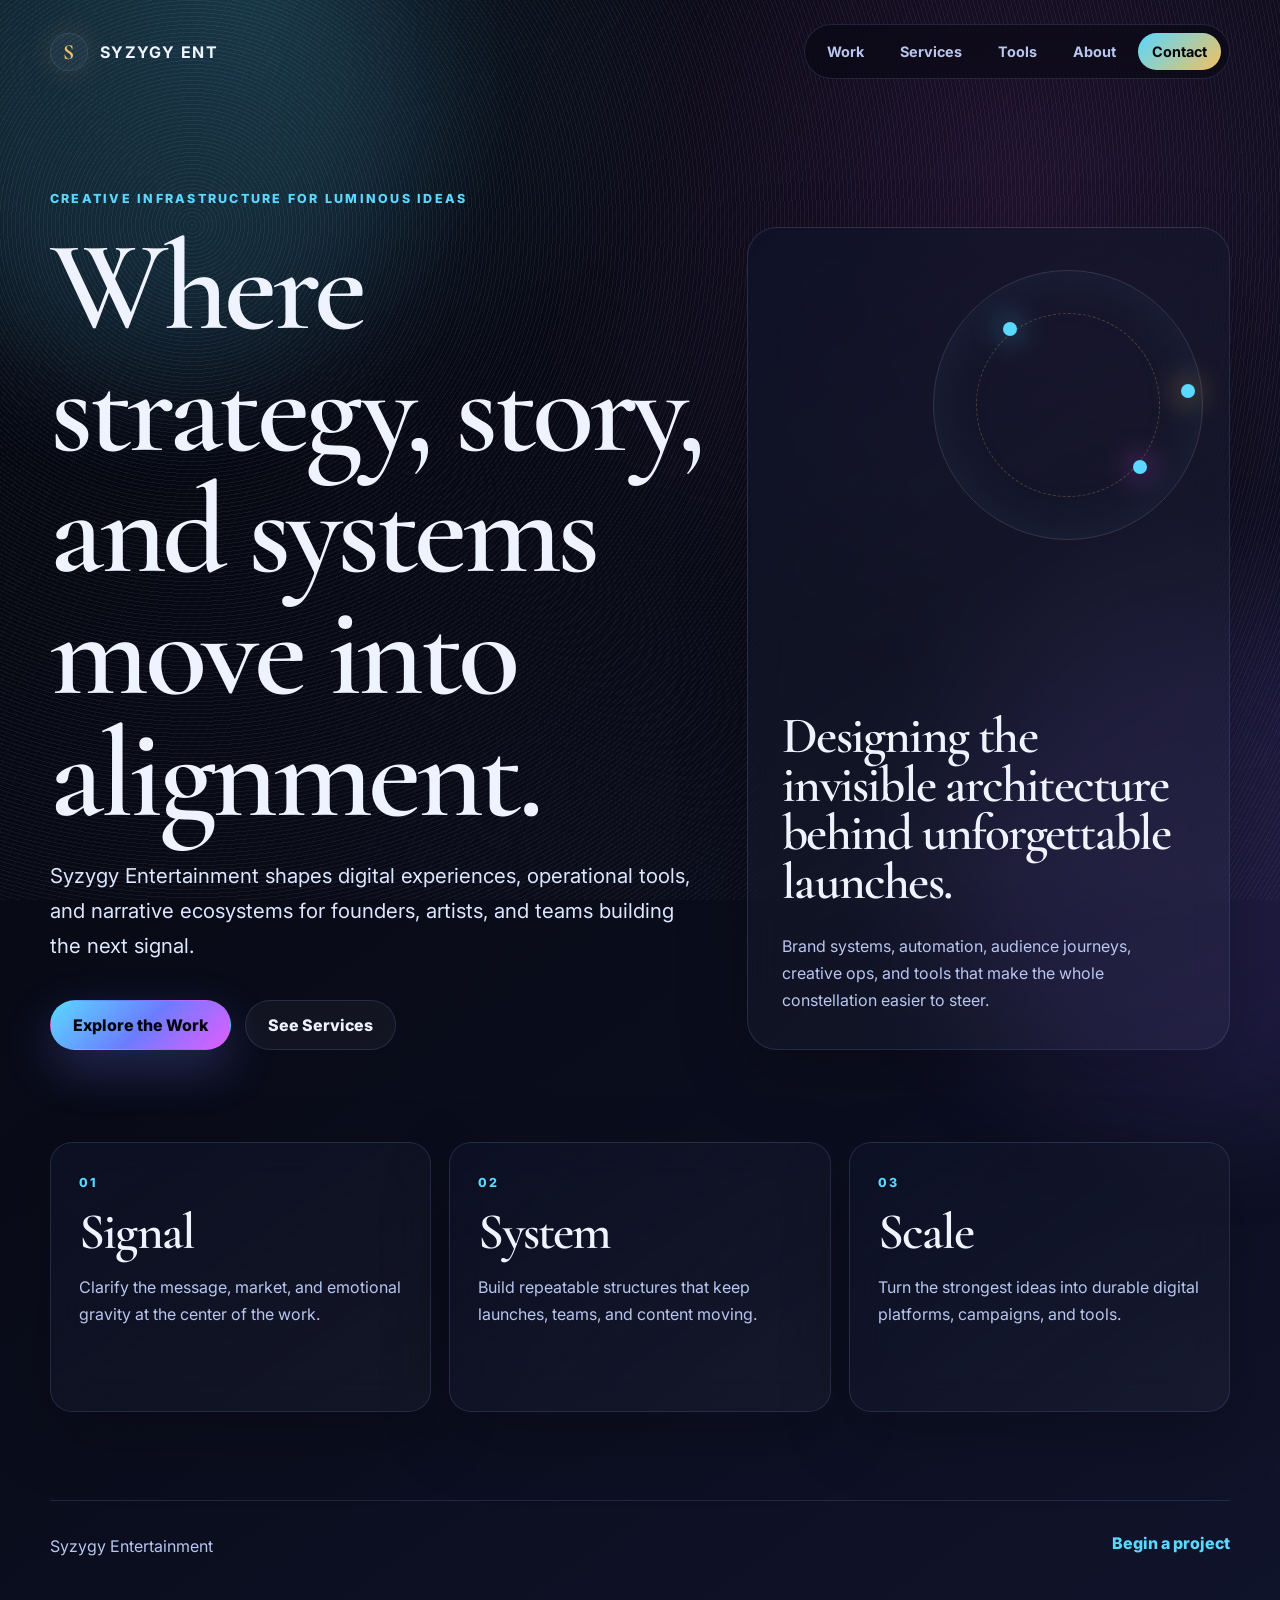
==== index.html @ 3acbaac4 "Initial commit" ====
<!DOCTYPE html>
<html lang="en">
<head>
  <meta charset="UTF-8">
  <meta name="viewport" content="width=device-width, initial-scale=1.0">
  <title>Syzygy Entertainment | Cosmic Strategy for Creative Systems</title>
  <meta name="description" content="Syzygy Entertainment builds elegant creative systems, tools, and experiences for ambitious brands and artists.">
  <link rel="preconnect" href="https://fonts.googleapis.com">
  <link rel="preconnect" href="https://fonts.gstatic.com" crossorigin>
  <link href="https://fonts.googleapis.com/css2?family=Cormorant+Garamond:wght@500;600;700&family=Inter:wght@400;500;600;700&display=swap" rel="stylesheet">
  <link rel="stylesheet" href="css/style.css">
</head>
<body>
  <div class="noise" aria-hidden="true"></div>

  <header class="site-header">
    <a class="brand" href="index.html" aria-label="Syzygy Entertainment home">
      <span class="brand-mark">S</span>
      <span>Syzygy Ent</span>
    </a>
    <nav class="nav-links" aria-label="Primary navigation">
      <a href="work.html">Work</a>
      <a href="services.html">Services</a>
      <a href="tools.html">Tools</a>
      <a href="about.html">About</a>
      <a class="nav-cta" href="contact.html">Contact</a>
    </nav>
    <button class="nav-toggle" type="button" aria-label="Open navigation" aria-expanded="false">
      <span></span>
      <span></span>
    </button>
  </header>

  <main>
    <section class="hero page-shell">
      <p class="eyebrow reveal">Creative infrastructure for luminous ideas</p>
      <div class="hero-grid">
        <div class="hero-copy reveal">
          <h1>Where strategy, story, and systems move into alignment.</h1>
          <p class="lead">Syzygy Entertainment shapes digital experiences, operational tools, and narrative ecosystems for founders, artists, and teams building the next signal.</p>
          <div class="hero-actions">
            <a class="button primary" href="work.html">Explore the Work</a>
            <a class="button ghost" href="services.html">See Services</a>
          </div>
        </div>
        <aside class="constellation-card reveal" aria-label="Syzygy focus areas">
          <div class="orbit-ring"></div>
          <div class="star-node node-one"></div>
          <div class="star-node node-two"></div>
          <div class="star-node node-three"></div>
          <h2>Designing the invisible architecture behind unforgettable launches.</h2>
          <p>Brand systems, automation, audience journeys, creative ops, and tools that make the whole constellation easier to steer.</p>
        </aside>
      </div>
    </section>

    <section class="page-shell section-grid">
      <article class="panel reveal">
        <span class="panel-kicker">01</span>
        <h2>Signal</h2>
        <p>Clarify the message, market, and emotional gravity at the center of the work.</p>
      </article>
      <article class="panel reveal">
        <span class="panel-kicker">02</span>
        <h2>System</h2>
        <p>Build repeatable structures that keep launches, teams, and content moving.</p>
      </article>
      <article class="panel reveal">
        <span class="panel-kicker">03</span>
        <h2>Scale</h2>
        <p>Turn the strongest ideas into durable digital platforms, campaigns, and tools.</p>
      </article>
    </section>
  </main>

  <footer class="site-footer page-shell">
    <p>Syzygy Entertainment</p>
    <a href="contact.html">Begin a project</a>
  </footer>

  <script src="js/main.js"></script>
</body>
</html>
---- css/style.css ----
:root {
  --bg: #04050d;
  --bg-1: #090b18;
  --bg-2: #10142b;
  --panel: rgba(13,18,39,0.72);
  --line: rgba(150,165,255,0.16);
  --text: #eef3ff;
  --muted: #b8c6f0;
  --cyan: #5ad8ff;
  --blue: #6c7cff;
  --violet: #8f62ff;
  --pink: #e35dff;
  --gold: #f0c060;
  --radius-xl: 30px;
  --radius-lg: 22px;
  --radius-md: 14px;
  --ease: cubic-bezier(.22,.84,.24,1);
  --font-head: "Cormorant Garamond", Georgia, serif;
  --font-body: "Inter", "Segoe UI", sans-serif;
}

*,
*::before,
*::after {
  box-sizing: border-box;
}

html {
  scroll-behavior: smooth;
}

body {
  min-height: 100vh;
  margin: 0;
  overflow-x: hidden;
  color: var(--text);
  font-family: var(--font-body);
  background:
    radial-gradient(circle at 20% 0%, rgba(90, 216, 255, 0.12), transparent 28rem),
    radial-gradient(circle at 80% 12%, rgba(227, 93, 255, 0.10), transparent 32rem),
    linear-gradient(145deg, var(--bg), var(--bg-1) 48%, var(--bg-2));
}

body::before,
body::after {
  position: fixed;
  width: 34rem;
  height: 34rem;
  border-radius: 999px;
  pointer-events: none;
  content: "";
  filter: blur(64px);
  opacity: 0.3;
  z-index: 0;
  animation: drift 18s var(--ease) infinite alternate;
}

body::before {
  top: -10rem;
  left: -8rem;
  background: rgba(90, 216, 255, 0.42);
}

body::after {
  right: -12rem;
  bottom: -14rem;
  background: rgba(143, 98, 255, 0.44);
  animation-delay: -6s;
}

h1,
h2,
h3,
h4,
h5,
h6 {
  margin: 0;
  font-family: var(--font-head);
  font-weight: 600;
  letter-spacing: -0.035em;
  line-height: 0.95;
}

p {
  margin: 0;
  color: var(--muted);
  line-height: 1.7;
}

a {
  color: inherit;
  text-decoration: none;
}

img {
  display: block;
  max-width: 100%;
}

button,
input,
textarea {
  font: inherit;
}

.noise {
  position: fixed;
  inset: 0;
  pointer-events: none;
  z-index: 0;
  opacity: 0.06;
  background-image:
    repeating-radial-gradient(circle at 15% 25%, rgba(255, 255, 255, 0.92) 0 1px, transparent 1px 4px),
    repeating-linear-gradient(115deg, rgba(255, 255, 255, 0.3) 0 1px, transparent 1px 9px);
  mix-blend-mode: screen;
}

.site-header,
main,
.site-footer {
  position: relative;
  z-index: 1;
}

.site-header {
  display: flex;
  align-items: center;
  justify-content: space-between;
  width: min(1180px, calc(100% - 32px));
  margin: 0 auto;
  padding: 24px 0;
}

.brand {
  display: inline-flex;
  gap: 12px;
  align-items: center;
  font-weight: 700;
  letter-spacing: 0.08em;
  text-transform: uppercase;
}

.brand-mark {
  display: grid;
  width: 38px;
  height: 38px;
  place-items: center;
  border: 1px solid var(--line);
  border-radius: 50%;
  color: var(--gold);
  font-family: var(--font-head);
  font-size: 1.35rem;
  background: rgba(255, 255, 255, 0.05);
  box-shadow: 0 0 30px rgba(240, 192, 96, 0.15);
}

.nav-links {
  display: flex;
  gap: 8px;
  align-items: center;
  padding: 8px;
  border: 1px solid var(--line);
  border-radius: 999px;
  background: rgba(4, 5, 13, 0.48);
  backdrop-filter: blur(18px);
}

.nav-links a {
  padding: 10px 14px;
  border-radius: 999px;
  color: var(--muted);
  font-size: 0.9rem;
  font-weight: 700;
  transition: color 220ms var(--ease), background 220ms var(--ease);
}

.nav-links a:hover,
.nav-links a.active {
  color: var(--text);
  background: rgba(255, 255, 255, 0.08);
}

.nav-links .nav-cta {
  color: var(--bg);
  background: linear-gradient(135deg, var(--cyan), var(--gold));
}

.nav-links .nav-cta:hover,
.nav-links .nav-cta.active {
  color: var(--bg);
  background: linear-gradient(135deg, var(--gold), var(--pink));
}

.nav-toggle {
  display: none;
  width: 48px;
  height: 48px;
  border: 1px solid var(--line);
  border-radius: 50%;
  color: var(--text);
  background: rgba(255, 255, 255, 0.05);
}

.nav-toggle span {
  display: block;
  width: 18px;
  height: 2px;
  margin: 5px auto;
  border-radius: 999px;
  background: currentColor;
}

.page-shell {
  width: min(1180px, calc(100% - 32px));
  margin: 0 auto;
}

.hero {
  padding: 84px 0 48px;
}

.hero-grid {
  display: grid;
  grid-template-columns: minmax(0, 1.15fr) minmax(320px, 0.85fr);
  gap: 44px;
  align-items: stretch;
}

.eyebrow,
.panel-kicker,
.feature-panel span,
.tool-card span {
  display: inline-flex;
  margin-bottom: 18px;
  color: var(--cyan);
  font-size: 0.78rem;
  font-weight: 800;
  letter-spacing: 0.18em;
  text-transform: uppercase;
}

.hero h1,
.page-title {
  max-width: 840px;
  font-size: clamp(4rem, 10vw, 8.4rem);
}

.lead {
  max-width: 680px;
  margin-top: 24px;
  color: #dce6ff;
  font-size: clamp(1.05rem, 2vw, 1.28rem);
}

.hero-actions {
  display: flex;
  flex-wrap: wrap;
  gap: 14px;
  margin-top: 36px;
}

.button {
  display: inline-flex;
  align-items: center;
  justify-content: center;
  min-height: 50px;
  padding: 0 22px;
  border: 1px solid transparent;
  border-radius: 999px;
  font-weight: 800;
  transition: transform 220ms var(--ease), border-color 220ms var(--ease), box-shadow 220ms var(--ease);
}

.button:hover {
  transform: translateY(-3px);
}

.button.primary {
  color: var(--bg);
  background: linear-gradient(135deg, var(--cyan), var(--blue) 52%, var(--pink));
  box-shadow: 0 18px 48px rgba(108, 124, 255, 0.28);
}

.button.ghost {
  border-color: var(--line);
  color: var(--text);
  background: rgba(255, 255, 255, 0.04);
}

.constellation-card,
.panel,
.feature-panel,
.tool-card,
.contact-form,
.portrait-card {
  border: 1px solid var(--line);
  background: linear-gradient(145deg, var(--panel), rgba(255, 255, 255, 0.035));
  box-shadow: 0 24px 70px rgba(0, 0, 0, 0.24);
  backdrop-filter: blur(18px);
}

.constellation-card {
  position: relative;
  min-height: 520px;
  overflow: hidden;
  padding: 34px;
  border-radius: var(--radius-xl);
}

.constellation-card h2 {
  position: absolute;
  right: 34px;
  bottom: 142px;
  left: 34px;
  font-size: clamp(2.2rem, 4vw, 3.8rem);
}

.constellation-card p {
  position: absolute;
  right: 34px;
  bottom: 34px;
  left: 34px;
}

.orbit-ring {
  position: absolute;
  top: 42px;
  right: 26px;
  width: 270px;
  height: 270px;
  border: 1px solid rgba(238, 243, 255, 0.14);
  border-radius: 50%;
  box-shadow: inset 0 0 60px rgba(90, 216, 255, 0.08);
}

.orbit-ring::before {
  position: absolute;
  inset: 42px;
  border: 1px dashed rgba(240, 192, 96, 0.26);
  border-radius: inherit;
  content: "";
}

.star-node {
  position: absolute;
  width: 14px;
  height: 14px;
  border-radius: 50%;
  background: var(--cyan);
  box-shadow: 0 0 30px currentColor;
}

.node-one {
  top: 94px;
  right: 212px;
  color: var(--cyan);
}

.node-two {
  top: 232px;
  right: 82px;
  color: var(--pink);
}

.node-three {
  top: 156px;
  right: 34px;
  color: var(--gold);
}

.section-grid,
.tool-grid {
  display: grid;
  grid-template-columns: repeat(3, minmax(0, 1fr));
  gap: 18px;
  padding: 44px 0 88px;
}

.panel,
.tool-card {
  min-height: 270px;
  padding: 28px;
  border-radius: var(--radius-lg);
}

.panel h2,
.tool-card h2,
.feature-panel h2 {
  margin-bottom: 18px;
  font-size: clamp(2.2rem, 4vw, 3.4rem);
}

.subpage {
  padding: 88px 0 70px;
}

.work-list {
  display: grid;
  gap: 18px;
  margin-top: 46px;
}

.feature-panel {
  display: grid;
  grid-template-columns: 0.4fr 1fr 0.8fr;
  gap: 28px;
  align-items: center;
  padding: 30px;
  border-radius: var(--radius-xl);
}

.about-layout,
.contact-layout {
  display: grid;
  grid-template-columns: minmax(0, 1fr) minmax(320px, 0.72fr);
  gap: 42px;
  align-items: start;
}

.about-copy p:not(.eyebrow):not(.lead) {
  max-width: 700px;
  margin-top: 18px;
}

.portrait-card {
  overflow: hidden;
  padding: 12px;
  border-radius: var(--radius-xl);
}

.portrait-card img {
  width: 100%;
  aspect-ratio: 4 / 5;
  border-radius: 22px;
  object-fit: cover;
  background:
    linear-gradient(135deg, rgba(90, 216, 255, 0.16), rgba(227, 93, 255, 0.18)),
    var(--bg-2);
}

.portrait-card figcaption {
  padding: 14px 6px 4px;
  color: var(--muted);
  font-size: 0.86rem;
}

.contact-form {
  display: grid;
  gap: 18px;
  padding: 28px;
  border-radius: var(--radius-xl);
}

.contact-form label {
  display: grid;
  gap: 8px;
  color: var(--muted);
  font-size: 0.86rem;
  font-weight: 800;
  letter-spacing: 0.08em;
  text-transform: uppercase;
}

.contact-form input,
.contact-form textarea {
  width: 100%;
  border: 1px solid var(--line);
  border-radius: var(--radius-md);
  padding: 14px 16px;
  color: var(--text);
  background: rgba(4, 5, 13, 0.58);
  outline: none;
  resize: vertical;
  transition: border-color 180ms var(--ease), box-shadow 180ms var(--ease);
}

.contact-form input:focus,
.contact-form textarea:focus {
  border-color: rgba(90, 216, 255, 0.7);
  box-shadow: 0 0 0 4px rgba(90, 216, 255, 0.1);
}

.site-footer {
  display: flex;
  justify-content: space-between;
  gap: 20px;
  padding: 32px 0 42px;
  border-top: 1px solid var(--line);
}

.site-footer a {
  color: var(--cyan);
  font-weight: 800;
}

.reveal {
  opacity: 0;
  transform: translateY(24px);
  transition: opacity 720ms var(--ease), transform 720ms var(--ease);
}

.reveal.is-visible {
  opacity: 1;
  transform: translateY(0);
}

@keyframes drift {
  from {
    transform: translate3d(0, 0, 0) scale(1);
  }

  to {
    transform: translate3d(4rem, 2rem, 0) scale(1.08);
  }
}

@media (max-width: 860px) {
  .site-header {
    align-items: flex-start;
  }

  .nav-toggle {
    display: block;
  }

  .nav-links {
    position: fixed;
    top: 82px;
    right: 16px;
    left: 16px;
    display: grid;
    gap: 4px;
    border-radius: var(--radius-lg);
    opacity: 0;
    transform: translateY(-12px);
    pointer-events: none;
    transition: opacity 220ms var(--ease), transform 220ms var(--ease);
  }

  .nav-links.is-open {
    opacity: 1;
    transform: translateY(0);
    pointer-events: auto;
  }

  .hero,
  .subpage {
    padding-top: 54px;
  }

  .hero-grid,
  .about-layout,
  .contact-layout,
  .feature-panel {
    grid-template-columns: 1fr;
  }

  .section-grid,
  .tool-grid {
    grid-template-columns: 1fr;
  }

  .constellation-card {
    min-height: 430px;
  }

  .hero h1,
  .page-title {
    font-size: clamp(3.2rem, 17vw, 5.5rem);
  }
}

@media (prefers-reduced-motion: reduce) {
  *,
  *::before,
  *::after {
    scroll-behavior: auto !important;
    animation-duration: 0.001ms !important;
    animation-iteration-count: 1 !important;
    transition-duration: 0.001ms !important;
  }
}
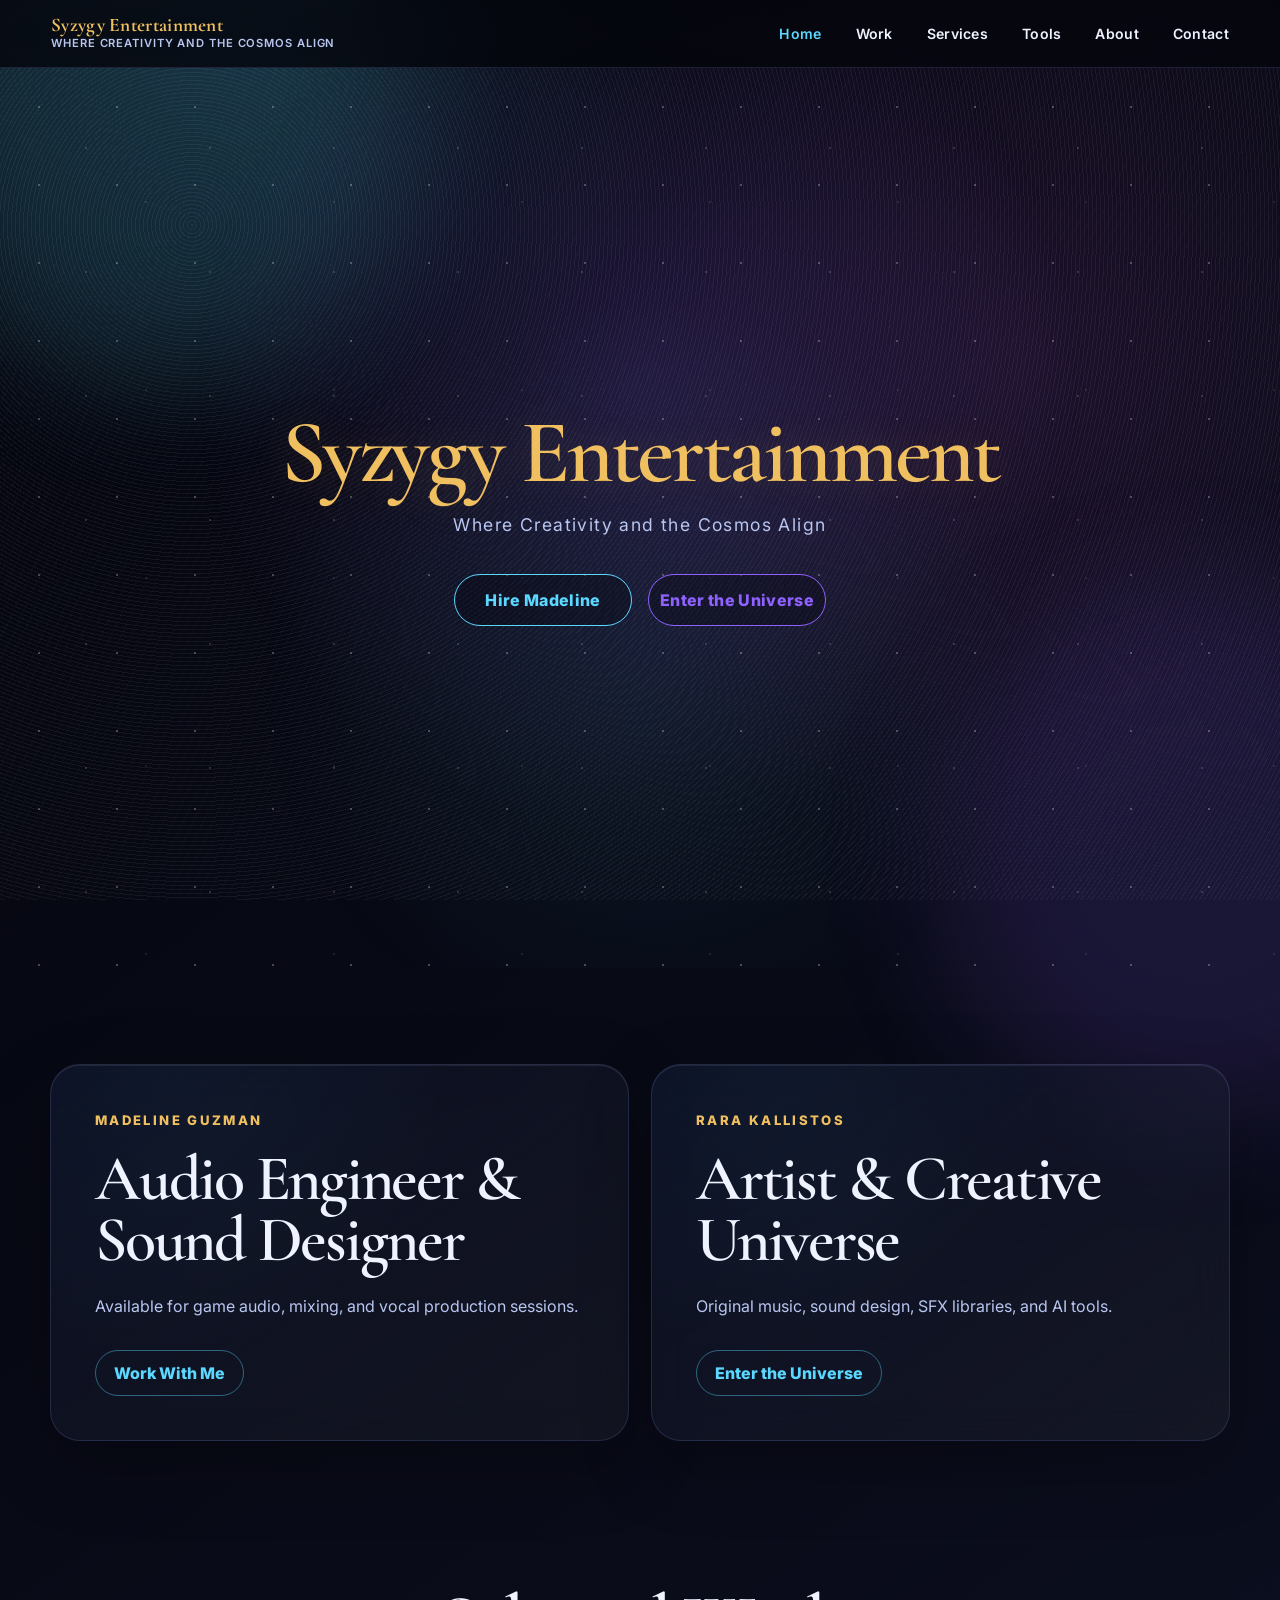
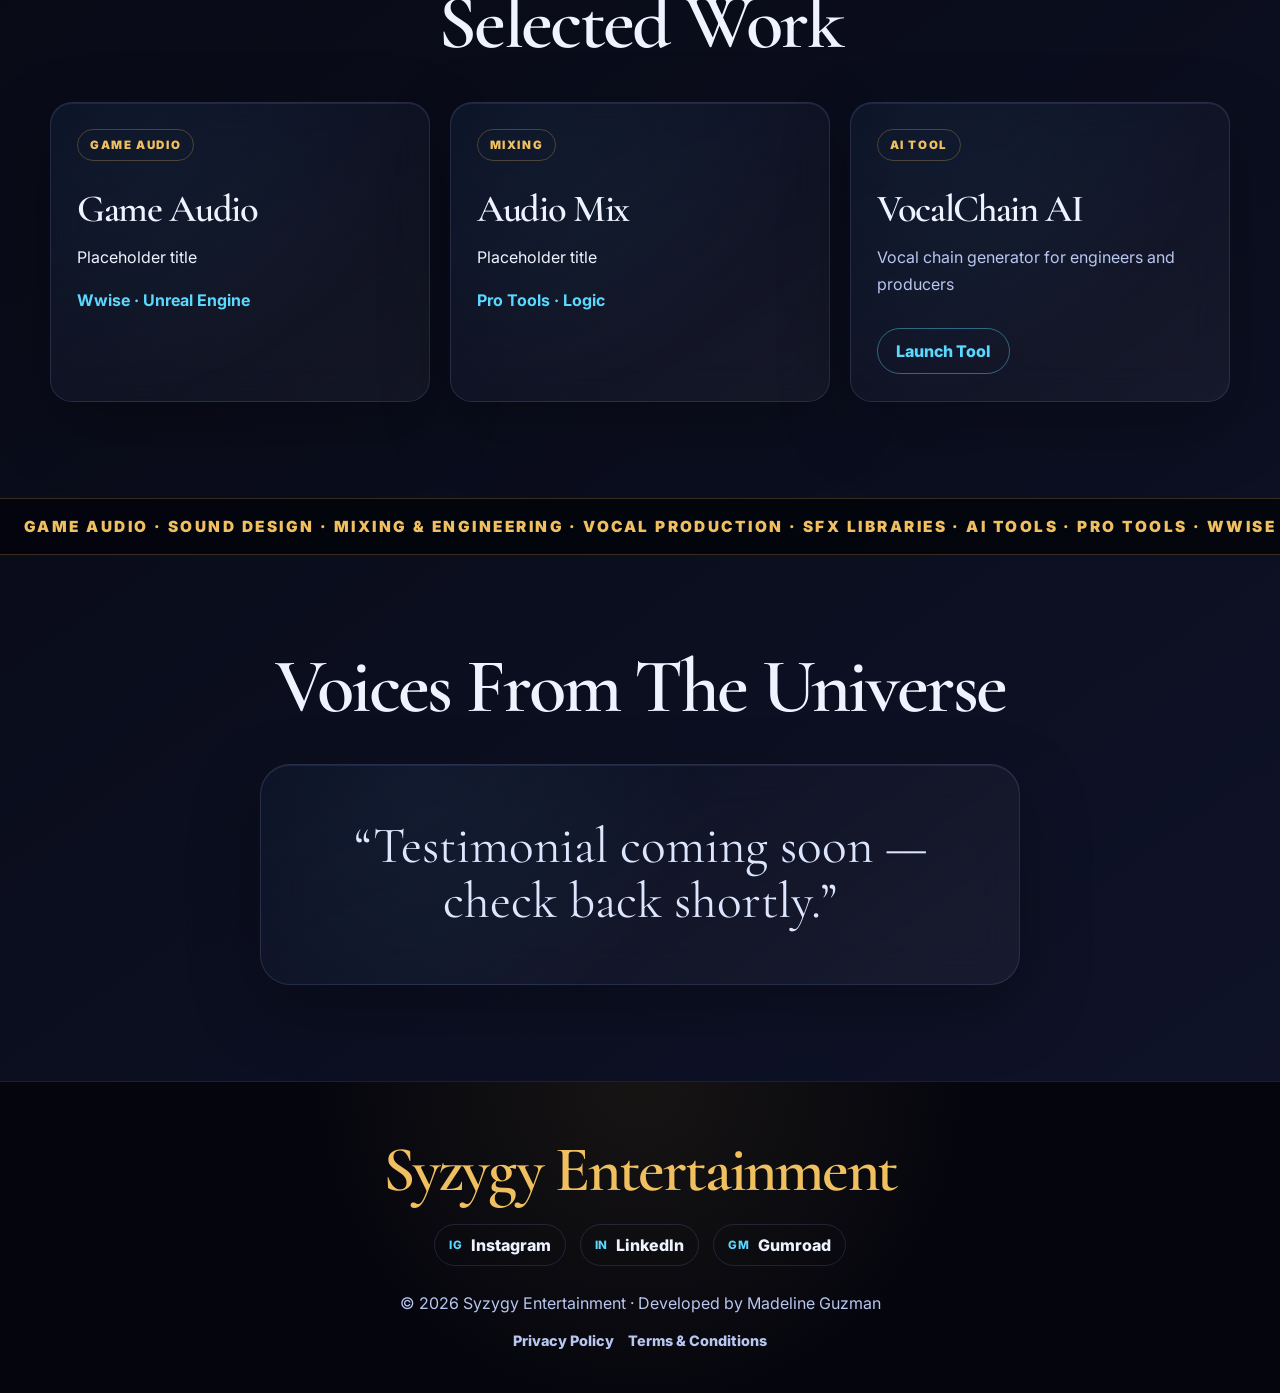
==== commit 286bd991: "Changes to site build Using Claude finished site build." ====
--- a/index.html
+++ b/index.html
@@ -3,79 +3,122 @@
 <head>
   <meta charset="UTF-8">
   <meta name="viewport" content="width=device-width, initial-scale=1.0">
-  <title>Syzygy Entertainment | Cosmic Strategy for Creative Systems</title>
-  <meta name="description" content="Syzygy Entertainment builds elegant creative systems, tools, and experiences for ambitious brands and artists.">
+  <title>Home · Syzygy Entertainment</title>
+  <meta name="description" content="Syzygy Entertainment is the creative universe of Madeline Guzman, spanning game audio, sound design, mixing, vocal production, SFX libraries, and AI tools.">
+  <meta property="og:title" content="Home · Syzygy Entertainment">
+  <meta property="og:description" content="Game audio, sound design, mixing, vocal production, SFX libraries, and creative AI tools by Madeline Guzman.">
+  <meta property="og:image" content="assets/img/madeline.jpg">
   <link rel="preconnect" href="https://fonts.googleapis.com">
   <link rel="preconnect" href="https://fonts.gstatic.com" crossorigin>
   <link href="https://fonts.googleapis.com/css2?family=Cormorant+Garamond:wght@500;600;700&family=Inter:wght@400;500;600;700&display=swap" rel="stylesheet">
   <link rel="stylesheet" href="css/style.css">
 </head>
 <body>
-  <div class="noise" aria-hidden="true"></div>
-
-  <header class="site-header">
-    <a class="brand" href="index.html" aria-label="Syzygy Entertainment home">
-      <span class="brand-mark">S</span>
-      <span>Syzygy Ent</span>
+  <nav class="site-nav" id="siteNav">
+    <a href="index.html" class="nav-brand">
+      <span class="nav-brand-main">Syzygy Entertainment</span>
+      <span class="nav-brand-sub">Where Creativity and the Cosmos Align</span>
     </a>
-    <nav class="nav-links" aria-label="Primary navigation">
+    <div class="nav-links" id="navLinks">
+      <a href="index.html">Home</a>
       <a href="work.html">Work</a>
       <a href="services.html">Services</a>
       <a href="tools.html">Tools</a>
       <a href="about.html">About</a>
-      <a class="nav-cta" href="contact.html">Contact</a>
-    </nav>
-    <button class="nav-toggle" type="button" aria-label="Open navigation" aria-expanded="false">
-      <span></span>
-      <span></span>
+      <a href="contact.html">Contact</a>
+    </div>
+    <button class="nav-burger" id="navBurger" aria-label="Open menu">
+      <span></span><span></span><span></span>
     </button>
-  </header>
+  </nav>
+
+  <div class="noise" aria-hidden="true"></div>
 
   <main>
-    <section class="hero page-shell">
-      <p class="eyebrow reveal">Creative infrastructure for luminous ideas</p>
-      <div class="hero-grid">
-        <div class="hero-copy reveal">
-          <h1>Where strategy, story, and systems move into alignment.</h1>
-          <p class="lead">Syzygy Entertainment shapes digital experiences, operational tools, and narrative ecosystems for founders, artists, and teams building the next signal.</p>
-          <div class="hero-actions">
-            <a class="button primary" href="work.html">Explore the Work</a>
-            <a class="button ghost" href="services.html">See Services</a>
-          </div>
+    <section class="home-hero" aria-labelledby="homeHeroTitle">
+      <div class="star-field" aria-hidden="true">
+        <span class="star-layer star-layer-one"></span>
+        <span class="star-layer star-layer-two"></span>
+        <span class="star-layer star-layer-three"></span>
+      </div>
+      <div class="home-hero-content reveal">
+        <h1 id="homeHeroTitle">Syzygy Entertainment</h1>
+        <p>Where Creativity and the Cosmos Align</p>
+        <div class="home-hero-actions">
+          <a class="cosmic-cta cta-cyan" href="services.html">Hire Madeline</a>
+          <a class="cosmic-cta cta-violet" href="work.html">Enter the Universe</a>
         </div>
-        <aside class="constellation-card reveal" aria-label="Syzygy focus areas">
-          <div class="orbit-ring"></div>
-          <div class="star-node node-one"></div>
-          <div class="star-node node-two"></div>
-          <div class="star-node node-three"></div>
-          <h2>Designing the invisible architecture behind unforgettable launches.</h2>
-          <p>Brand systems, automation, audience journeys, creative ops, and tools that make the whole constellation easier to steer.</p>
-        </aside>
       </div>
     </section>
 
-    <section class="page-shell section-grid">
-      <article class="panel reveal">
-        <span class="panel-kicker">01</span>
-        <h2>Signal</h2>
-        <p>Clarify the message, market, and emotional gravity at the center of the work.</p>
+    <section class="identity-section page-shell" aria-label="Creative identities">
+      <article class="identity-card reveal">
+        <p class="identity-kicker">Madeline Guzman</p>
+        <h2>Audio Engineer &amp; Sound Designer</h2>
+        <p>Available for game audio, mixing, and vocal production sessions.</p>
+        <a class="identity-button" href="services.html">Work With Me</a>
       </article>
-      <article class="panel reveal">
-        <span class="panel-kicker">02</span>
-        <h2>System</h2>
-        <p>Build repeatable structures that keep launches, teams, and content moving.</p>
+      <article class="identity-card reveal">
+        <p class="identity-kicker">Rara Kallistos</p>
+        <h2>Artist &amp; Creative Universe</h2>
+        <p>Original music, sound design, SFX libraries, and AI tools.</p>
+        <a class="identity-button" href="work.html">Enter the Universe</a>
       </article>
-      <article class="panel reveal">
-        <span class="panel-kicker">03</span>
-        <h2>Scale</h2>
-        <p>Turn the strongest ideas into durable digital platforms, campaigns, and tools.</p>
+    </section>
+
+    <section class="featured-work page-shell" aria-labelledby="selectedWorkTitle">
+      <h2 id="selectedWorkTitle" class="section-title reveal">Selected Work</h2>
+      <div class="featured-work-grid">
+        <article class="work-card reveal">
+          <span class="work-badge">Game Audio</span>
+          <h3>Game Audio</h3>
+          <p class="work-placeholder">Placeholder title</p>
+          <p class="work-software">Wwise · Unreal Engine</p>
+        </article>
+        <article class="work-card reveal">
+          <span class="work-badge">Mixing</span>
+          <h3>Audio Mix</h3>
+          <p class="work-placeholder">Placeholder title</p>
+          <p class="work-software">Pro Tools · Logic</p>
+        </article>
+        <article class="work-card reveal">
+          <span class="work-badge">AI Tool</span>
+          <h3>VocalChain AI</h3>
+          <p>Vocal chain generator for engineers and producers</p>
+          <a class="work-card-button" href="https://madelineguzman.github.io/AI-Vocal-Architect/">Launch Tool</a>
+        </article>
+      </div>
+    </section>
+
+    <section class="marquee-strip" aria-label="Syzygy capabilities">
+      <div class="marquee-track">
+        <span>Game Audio · Sound Design · Mixing &amp; Engineering · Vocal Production · SFX Libraries · AI Tools · Pro Tools · Wwise · Unreal Engine ·</span>
+        <span>Game Audio · Sound Design · Mixing &amp; Engineering · Vocal Production · SFX Libraries · AI Tools · Pro Tools · Wwise · Unreal Engine ·</span>
+      </div>
+    </section>
+
+    <section class="testimonials page-shell" aria-labelledby="voicesTitle">
+      <h2 id="voicesTitle" class="section-title reveal">Voices From The Universe</h2>
+      <article class="quote-card reveal">
+        <p>&ldquo;Testimonial coming soon — check back shortly.&rdquo;</p>
       </article>
     </section>
   </main>
 
-  <footer class="site-footer page-shell">
-    <p>Syzygy Entertainment</p>
-    <a href="contact.html">Begin a project</a>
+  <footer class="site-footer">
+    <div class="page-shell">
+      <h2>Syzygy Entertainment</h2>
+      <div class="social-links" aria-label="Social links">
+        <a href="#"><span>IG</span> Instagram</a>
+        <a href="#"><span>IN</span> LinkedIn</a>
+        <a href="#"><span>GM</span> Gumroad</a>
+      </div>
+      <p>© 2026 Syzygy Entertainment · Developed by Madeline Guzman</p>
+      <div class="legal-links">
+        <a href="#">Privacy Policy</a>
+        <a href="#">Terms &amp; Conditions</a>
+      </div>
+    </div>
   </footer>
 
   <script src="js/main.js"></script>
--- a/css/style.css
+++ b/css/style.css
@@ -32,6 +32,7 @@
 body {
   min-height: 100vh;
   margin: 0;
+  padding-top: 68px;
   overflow-x: hidden;
   color: var(--text);
   font-family: var(--font-body);
@@ -79,12 +80,14 @@
   font-weight: 600;
   letter-spacing: -0.035em;
   line-height: 0.95;
+  overflow-wrap: anywhere;
 }
 
 p {
   margin: 0;
   color: var(--muted);
   line-height: 1.7;
+  overflow-wrap: anywhere;
 }
 
 a {
@@ -115,104 +118,1412 @@
   mix-blend-mode: screen;
 }
 
-.site-header,
+.site-nav,
 main,
 .site-footer {
   position: relative;
   z-index: 1;
 }
 
-.site-header {
+.site-nav {
+  position: fixed;
+  top: 0;
+  left: 0;
   display: flex;
   align-items: center;
   justify-content: space-between;
-  width: min(1180px, calc(100% - 32px));
-  margin: 0 auto;
-  padding: 24px 0;
-}
-
-.brand {
-  display: inline-flex;
-  gap: 12px;
-  align-items: center;
-  font-weight: 700;
-  letter-spacing: 0.08em;
-  text-transform: uppercase;
-}
-
-.brand-mark {
-  display: grid;
-  width: 38px;
-  height: 38px;
-  place-items: center;
-  border: 1px solid var(--line);
-  border-radius: 50%;
+  width: 100%;
+  height: 68px;
+  padding: 0 clamp(16px, 4vw, 54px);
+  border-bottom: 1px solid var(--line);
+  background: rgba(4, 5, 13, 0.82);
+  backdrop-filter: blur(20px);
+  z-index: 100;
+  transition: background 220ms var(--ease), box-shadow 220ms var(--ease);
+}
+
+.site-nav.scrolled {
+  background: rgba(4, 5, 13, 0.96);
+  box-shadow: 0 14px 40px rgba(0, 0, 0, 0.28);
+}
+
+.nav-brand {
+  display: grid;
+  gap: 2px;
+  min-width: max-content;
+}
+
+.nav-brand-main {
   color: var(--gold);
   font-family: var(--font-head);
-  font-size: 1.35rem;
-  background: rgba(255, 255, 255, 0.05);
-  box-shadow: 0 0 30px rgba(240, 192, 96, 0.15);
+  font-size: 1.2rem;
+  font-weight: 700;
+  letter-spacing: 0.015em;
+  line-height: 1;
+}
+
+.nav-brand-sub {
+  color: var(--muted);
+  font-size: 0.7rem;
+  font-weight: 600;
+  letter-spacing: 0.08em;
+  line-height: 1.2;
+  text-transform: uppercase;
 }
 
 .nav-links {
   display: flex;
-  gap: 8px;
+  gap: clamp(14px, 2.8vw, 34px);
   align-items: center;
-  padding: 8px;
-  border: 1px solid var(--line);
-  border-radius: 999px;
-  background: rgba(4, 5, 13, 0.48);
-  backdrop-filter: blur(18px);
+  justify-content: space-evenly;
 }
 
 .nav-links a {
-  padding: 10px 14px;
-  border-radius: 999px;
-  color: var(--muted);
-  font-size: 0.9rem;
-  font-weight: 700;
-  transition: color 220ms var(--ease), background 220ms var(--ease);
+  color: var(--text);
+  font-family: var(--font-body);
+  font-size: 0.88rem;
+  font-weight: 600;
+  letter-spacing: 0.02em;
+  transition: color 220ms var(--ease);
 }
 
 .nav-links a:hover,
 .nav-links a.active {
-  color: var(--text);
-  background: rgba(255, 255, 255, 0.08);
-}
-
-.nav-links .nav-cta {
-  color: var(--bg);
-  background: linear-gradient(135deg, var(--cyan), var(--gold));
-}
-
-.nav-links .nav-cta:hover,
-.nav-links .nav-cta.active {
-  color: var(--bg);
-  background: linear-gradient(135deg, var(--gold), var(--pink));
-}
-
-.nav-toggle {
+  color: var(--cyan);
+}
+
+.nav-burger {
   display: none;
   width: 48px;
   height: 48px;
+  padding: 0;
   border: 1px solid var(--line);
-  border-radius: 50%;
+  border-radius: var(--radius-md);
   color: var(--text);
   background: rgba(255, 255, 255, 0.05);
-}
-
-.nav-toggle span {
+  cursor: pointer;
+}
+
+.nav-burger span {
   display: block;
-  width: 18px;
+  width: 20px;
   height: 2px;
-  margin: 5px auto;
+  margin: 4px auto;
   border-radius: 999px;
   background: currentColor;
+  transition: transform 220ms var(--ease), opacity 220ms var(--ease);
+}
+
+.nav-burger.is-open span:nth-child(1) {
+  transform: translateY(6px) rotate(45deg);
+}
+
+.nav-burger.is-open span:nth-child(2) {
+  opacity: 0;
+}
+
+.nav-burger.is-open span:nth-child(3) {
+  transform: translateY(-6px) rotate(-45deg);
 }
 
 .page-shell {
   width: min(1180px, calc(100% - 32px));
   margin: 0 auto;
+}
+
+.home-hero {
+  position: relative;
+  display: grid;
+  min-height: 100vh;
+  place-items: center;
+  overflow: hidden;
+  padding: 80px 16px;
+  text-align: center;
+  background:
+    radial-gradient(circle at 50% 35%, rgba(143, 98, 255, 0.16), transparent 28rem),
+    radial-gradient(circle at 50% 68%, rgba(90, 216, 255, 0.08), transparent 24rem);
+}
+
+.home-hero-content {
+  position: relative;
+  z-index: 2;
+}
+
+.home-hero h1 {
+  color: var(--gold);
+  font-family: var(--font-head);
+  font-size: clamp(3rem, 7vw, 7rem);
+  text-shadow: 0 0 42px rgba(240, 192, 96, 0.18);
+}
+
+.home-hero p {
+  margin-top: 14px;
+  color: var(--muted);
+  font-size: 1.1rem;
+  letter-spacing: 0.08em;
+}
+
+.home-hero-actions {
+  display: flex;
+  flex-wrap: wrap;
+  gap: 16px;
+  justify-content: center;
+  margin-top: 34px;
+}
+
+.cosmic-cta {
+  display: inline-flex;
+  min-width: 178px;
+  min-height: 52px;
+  align-items: center;
+  justify-content: center;
+  border: 1px solid currentColor;
+  border-radius: 999px;
+  background: rgba(4, 5, 13, 0.32);
+  font-weight: 800;
+  letter-spacing: 0.02em;
+  transition: transform 220ms var(--ease), box-shadow 220ms var(--ease), background 220ms var(--ease);
+}
+
+.cosmic-cta:hover {
+  transform: translateY(-4px);
+  background: rgba(255, 255, 255, 0.04);
+}
+
+.cta-cyan {
+  color: var(--cyan);
+}
+
+.cta-cyan:hover {
+  box-shadow: 0 0 26px rgba(90, 216, 255, 0.45), inset 0 0 18px rgba(90, 216, 255, 0.12);
+}
+
+.cta-violet {
+  color: var(--violet);
+}
+
+.cta-violet:hover {
+  box-shadow: 0 0 26px rgba(143, 98, 255, 0.48), inset 0 0 18px rgba(143, 98, 255, 0.12);
+}
+
+.star-field,
+.star-layer {
+  position: absolute;
+  inset: 0;
+  pointer-events: none;
+}
+
+.star-layer {
+  background-repeat: repeat;
+  animation-name: twinkle;
+  animation-iteration-count: infinite;
+  animation-timing-function: ease-in-out;
+}
+
+.star-layer-one {
+  opacity: 0.28;
+  background-image: radial-gradient(circle, rgba(255, 255, 255, 0.92) 1px, transparent 1.5px);
+  background-size: 78px 78px;
+  animation-duration: 4.8s;
+}
+
+.star-layer-two {
+  opacity: 0.18;
+  background-image: radial-gradient(circle, rgba(255, 255, 255, 0.82) 1px, transparent 1.6px);
+  background-position: 24px 18px;
+  background-size: 124px 124px;
+  animation-duration: 7.5s;
+}
+
+.star-layer-three {
+  opacity: 0.12;
+  background-image: radial-gradient(circle, rgba(255, 255, 255, 0.76) 1px, transparent 1.4px);
+  background-position: 52px 40px;
+  background-size: 188px 188px;
+  animation-duration: 11s;
+}
+
+.identity-section {
+  display: grid;
+  grid-template-columns: repeat(2, minmax(0, 1fr));
+  gap: 22px;
+  padding: 96px 0 74px;
+}
+
+.identity-card,
+.work-card,
+.quote-card {
+  border: 1px solid var(--line);
+  background:
+    linear-gradient(145deg, rgba(13, 18, 39, 0.78), rgba(255, 255, 255, 0.045)),
+    radial-gradient(circle at 18% 0%, rgba(90, 216, 255, 0.12), transparent 18rem);
+  box-shadow: 0 24px 70px rgba(0, 0, 0, 0.28), inset 0 1px 0 rgba(255, 255, 255, 0.08);
+  backdrop-filter: blur(20px);
+}
+
+.identity-card {
+  min-height: 340px;
+  padding: clamp(28px, 4vw, 44px);
+  border-radius: var(--radius-xl);
+}
+
+.identity-kicker {
+  color: var(--gold);
+  font-size: 0.82rem;
+  font-weight: 800;
+  letter-spacing: 0.18em;
+  text-transform: uppercase;
+}
+
+.identity-card h2 {
+  max-width: 580px;
+  margin-top: 18px;
+  font-size: clamp(2.5rem, 5vw, 4.4rem);
+}
+
+.identity-card > p:not(.identity-kicker) {
+  max-width: 520px;
+  margin-top: 22px;
+}
+
+.identity-button,
+.work-card-button {
+  display: inline-flex;
+  align-items: center;
+  justify-content: center;
+  min-height: 46px;
+  margin-top: 30px;
+  padding: 0 18px;
+  border: 1px solid rgba(90, 216, 255, 0.42);
+  border-radius: 999px;
+  color: var(--cyan);
+  font-weight: 800;
+  transition: transform 220ms var(--ease), box-shadow 220ms var(--ease), border-color 220ms var(--ease);
+}
+
+.identity-button:hover,
+.work-card-button:hover {
+  border-color: var(--cyan);
+  box-shadow: 0 0 24px rgba(90, 216, 255, 0.28);
+  transform: translateY(-3px);
+}
+
+.featured-work {
+  padding: 72px 0 96px;
+}
+
+.section-title {
+  color: var(--text);
+  font-family: var(--font-head);
+  font-size: clamp(3rem, 6vw, 5.8rem);
+  text-align: center;
+}
+
+.featured-work-grid {
+  display: grid;
+  grid-template-columns: repeat(3, minmax(0, 1fr));
+  gap: 20px;
+  margin-top: 42px;
+}
+
+.work-card {
+  min-height: 300px;
+  padding: 26px;
+  border-radius: var(--radius-lg);
+  transition: transform 260ms var(--ease), border-color 260ms var(--ease), box-shadow 260ms var(--ease);
+}
+
+.work-card:hover {
+  border-color: rgba(90, 216, 255, 0.36);
+  box-shadow: 0 30px 80px rgba(0, 0, 0, 0.34), 0 0 36px rgba(90, 216, 255, 0.12);
+  transform: translateY(-8px);
+}
+
+.work-badge {
+  display: inline-flex;
+  margin-bottom: 30px;
+  padding: 8px 12px;
+  border: 1px solid rgba(240, 192, 96, 0.26);
+  border-radius: 999px;
+  color: var(--gold);
+  font-size: 0.72rem;
+  font-weight: 900;
+  letter-spacing: 0.14em;
+  text-transform: uppercase;
+}
+
+.work-card h3 {
+  font-size: clamp(2.2rem, 3vw, 3.4rem);
+}
+
+.work-card p {
+  margin-top: 16px;
+}
+
+.work-placeholder {
+  color: var(--text);
+}
+
+.work-software {
+  color: var(--cyan);
+  font-weight: 700;
+}
+
+.marquee-strip {
+  width: 100%;
+  overflow: hidden;
+  border-block: 1px solid rgba(240, 192, 96, 0.22);
+  background: rgba(4, 5, 13, 0.92);
+}
+
+.marquee-track {
+  display: flex;
+  width: max-content;
+  animation: marquee 28s linear infinite;
+}
+
+.marquee-track span {
+  padding: 18px 24px;
+  color: var(--gold);
+  font-size: 0.96rem;
+  font-weight: 900;
+  letter-spacing: 0.16em;
+  text-transform: uppercase;
+  white-space: nowrap;
+}
+
+.testimonials {
+  padding: 96px 0;
+}
+
+.quote-card {
+  width: min(760px, 100%);
+  margin: 40px auto 0;
+  padding: clamp(30px, 5vw, 54px);
+  border-radius: var(--radius-xl);
+  text-align: center;
+}
+
+.quote-card p {
+  color: #dce6ff;
+  font-family: var(--font-head);
+  font-size: clamp(2rem, 4vw, 3.5rem);
+  line-height: 1.08;
+}
+
+.site-footer {
+  position: relative;
+  z-index: 1;
+  padding: 58px 0 44px;
+  border-top: 1px solid var(--line);
+  background:
+    radial-gradient(circle at 50% 0%, rgba(240, 192, 96, 0.08), transparent 22rem),
+    var(--bg);
+  text-align: center;
+}
+
+.site-footer h2 {
+  color: var(--gold);
+  font-size: clamp(2.2rem, 5vw, 4rem);
+}
+
+.social-links,
+.legal-links {
+  display: flex;
+  flex-wrap: wrap;
+  gap: 14px;
+  justify-content: center;
+}
+
+.social-links {
+  margin-top: 24px;
+}
+
+.social-links a {
+  display: inline-flex;
+  gap: 8px;
+  align-items: center;
+  min-height: 42px;
+  padding: 0 14px;
+  border: 1px solid var(--line);
+  border-radius: 999px;
+  color: var(--text);
+  font-weight: 800;
+}
+
+.social-links span {
+  color: var(--cyan);
+  font-size: 0.72rem;
+  letter-spacing: 0.08em;
+}
+
+.site-footer p {
+  margin-top: 24px;
+}
+
+.legal-links {
+  margin-top: 14px;
+}
+
+.legal-links a {
+  color: var(--muted);
+  font-size: 0.9rem;
+}
+
+.legal-links a:hover,
+.social-links a:hover {
+  color: var(--cyan);
+}
+
+.work-page-hero {
+  margin: 48px 0 0;
+  padding: clamp(54px, 9vw, 98px) 0;
+  border-block: 1px solid var(--line);
+  background:
+    radial-gradient(circle at 12% 20%, rgba(90, 216, 255, 0.13), transparent 26rem),
+    radial-gradient(circle at 86% 10%, rgba(143, 98, 255, 0.14), transparent 24rem),
+    rgba(4, 5, 13, 0.76);
+}
+
+.work-page-hero h1 {
+  color: var(--gold);
+  font-family: var(--font-head);
+  font-size: clamp(2.5rem, 5vw, 5rem);
+}
+
+.work-page-hero p {
+  max-width: 720px;
+  margin-top: 18px;
+  color: var(--muted);
+  font-size: clamp(1rem, 2vw, 1.2rem);
+}
+
+.work-filters {
+  display: flex;
+  gap: 12px;
+  overflow-x: auto;
+  padding: 34px 0 24px;
+  scrollbar-width: thin;
+}
+
+.filter-tab {
+  flex: 0 0 auto;
+  min-height: 42px;
+  padding: 0 18px;
+  border: 1px solid var(--line);
+  border-radius: 999px;
+  color: var(--text);
+  background: transparent;
+  cursor: pointer;
+  font-size: 0.88rem;
+  font-weight: 800;
+  transition: color 180ms var(--ease), background 180ms var(--ease), border-color 180ms var(--ease), transform 180ms var(--ease);
+}
+
+.filter-tab:hover {
+  border-color: rgba(90, 216, 255, 0.52);
+  color: var(--cyan);
+  transform: translateY(-2px);
+}
+
+.filter-tab.active {
+  border-color: var(--cyan);
+  color: var(--bg);
+  background: var(--cyan);
+}
+
+.project-grid {
+  display: grid;
+  grid-template-columns: repeat(3, minmax(0, 1fr));
+  gap: 20px;
+  padding: 24px 0 96px;
+}
+
+.project-card {
+  position: relative;
+  display: flex;
+  min-height: 360px;
+  flex-direction: column;
+  align-items: flex-start;
+  padding: 26px;
+  border: 1px solid var(--line);
+  border-radius: var(--radius-lg);
+  background:
+    linear-gradient(145deg, rgba(13, 18, 39, 0.78), rgba(255, 255, 255, 0.045)),
+    radial-gradient(circle at 24% 0%, rgba(90, 216, 255, 0.1), transparent 18rem);
+  box-shadow: 0 24px 70px rgba(0, 0, 0, 0.26), inset 0 1px 0 rgba(255, 255, 255, 0.08);
+  backdrop-filter: blur(20px);
+  transition: opacity 220ms var(--ease), transform 260ms var(--ease), border-color 260ms var(--ease), box-shadow 260ms var(--ease);
+}
+
+.project-card:hover {
+  border-color: rgba(90, 216, 255, 0.38);
+  box-shadow: 0 30px 84px rgba(0, 0, 0, 0.36), 0 0 34px rgba(143, 98, 255, 0.12);
+  transform: translateY(-8px);
+}
+
+.project-card.is-hidden {
+  display: none;
+}
+
+.project-card-featured {
+  grid-column: 1 / -1;
+  min-height: 420px;
+  padding: clamp(30px, 5vw, 54px);
+  background:
+    radial-gradient(circle at 78% 10%, rgba(227, 93, 255, 0.18), transparent 24rem),
+    radial-gradient(circle at 18% 15%, rgba(90, 216, 255, 0.14), transparent 20rem),
+    linear-gradient(145deg, rgba(13, 18, 39, 0.88), rgba(255, 255, 255, 0.06));
+}
+
+.project-badge {
+  position: absolute;
+  top: 22px;
+  left: 22px;
+  display: inline-flex;
+  padding: 8px 12px;
+  border: 1px solid rgba(240, 192, 96, 0.28);
+  border-radius: 999px;
+  color: var(--gold);
+  font-size: 0.72rem;
+  font-weight: 900;
+  letter-spacing: 0.14em;
+  text-transform: uppercase;
+}
+
+.project-card h2 {
+  margin-top: 58px;
+  font-size: clamp(2.35rem, 4vw, 4rem);
+}
+
+.project-card-featured h2 {
+  max-width: 760px;
+  font-size: clamp(3rem, 6vw, 6rem);
+}
+
+.software-tags {
+  display: flex;
+  flex-wrap: wrap;
+  gap: 8px;
+  margin-top: 22px;
+}
+
+.software-tags span {
+  display: inline-flex;
+  min-height: 30px;
+  align-items: center;
+  padding: 0 10px;
+  border: 1px solid rgba(150, 165, 255, 0.2);
+  border-radius: 999px;
+  color: var(--muted);
+  background: rgba(255, 255, 255, 0.04);
+  font-size: 0.76rem;
+  font-weight: 800;
+}
+
+.project-card p {
+  max-width: 780px;
+  margin-top: 20px;
+}
+
+.project-link {
+  display: inline-flex;
+  align-items: center;
+  justify-content: center;
+  min-height: 44px;
+  margin-top: auto;
+  padding: 0 18px;
+  border: 1px solid rgba(90, 216, 255, 0.42);
+  border-radius: 999px;
+  color: var(--cyan);
+  font-weight: 900;
+  transition: transform 220ms var(--ease), box-shadow 220ms var(--ease), border-color 220ms var(--ease);
+}
+
+.project-link:hover {
+  border-color: var(--cyan);
+  box-shadow: 0 0 24px rgba(90, 216, 255, 0.28);
+  transform: translateY(-3px);
+}
+
+.project-link-large {
+  min-height: 54px;
+  padding: 0 24px;
+}
+
+.services-hero {
+  padding: clamp(70px, 11vw, 130px) 0 54px;
+  text-align: center;
+}
+
+.services-hero h1 {
+  color: var(--gold);
+  font-family: var(--font-head);
+  font-size: clamp(3rem, 7vw, 6.5rem);
+}
+
+.services-hero p {
+  max-width: 680px;
+  margin: 18px auto 0;
+  color: var(--muted);
+  font-size: clamp(1.05rem, 2vw, 1.24rem);
+}
+
+.services-list {
+  display: grid;
+  gap: 22px;
+  padding: 24px 0 88px;
+}
+
+.service-card {
+  position: relative;
+  overflow: hidden;
+  border: 1px solid var(--line);
+  border-radius: var(--radius-xl);
+  background:
+    radial-gradient(circle at 90% 0%, rgba(143, 98, 255, 0.12), transparent 24rem),
+    linear-gradient(145deg, rgba(13, 18, 39, 0.82), rgba(255, 255, 255, 0.045));
+  box-shadow: 0 24px 70px rgba(0, 0, 0, 0.28), inset 0 1px 0 rgba(255, 255, 255, 0.08);
+  backdrop-filter: blur(20px);
+}
+
+.service-card::before {
+  position: absolute;
+  inset: 0 auto 0 0;
+  width: 6px;
+  background: var(--cyan);
+  box-shadow: 0 0 30px rgba(90, 216, 255, 0.48);
+  content: "";
+}
+
+.service-card-content {
+  padding: clamp(30px, 5vw, 52px);
+}
+
+.service-card h2 {
+  color: var(--text);
+  font-size: clamp(2.5rem, 5vw, 4.8rem);
+}
+
+.service-card p {
+  max-width: 920px;
+  margin-top: 20px;
+  color: #dce6ff;
+  font-size: 1.02rem;
+}
+
+.service-button,
+.gold-cta {
+  display: inline-flex;
+  align-items: center;
+  justify-content: center;
+  min-height: 48px;
+  margin-top: 30px;
+  padding: 0 20px;
+  border-radius: 999px;
+  font-weight: 900;
+  transition: transform 220ms var(--ease), box-shadow 220ms var(--ease), border-color 220ms var(--ease);
+}
+
+.service-button {
+  border: 1px solid rgba(90, 216, 255, 0.48);
+  color: var(--cyan);
+}
+
+.service-button:hover {
+  border-color: var(--cyan);
+  box-shadow: 0 0 26px rgba(90, 216, 255, 0.32);
+  transform: translateY(-3px);
+}
+
+.process-section {
+  padding: 78px 0 72px;
+}
+
+.process-steps {
+  position: relative;
+  display: grid;
+  grid-template-columns: repeat(3, minmax(0, 1fr));
+  gap: 24px;
+  margin-top: 52px;
+}
+
+.process-steps::before {
+  position: absolute;
+  top: 34px;
+  right: 16%;
+  left: 16%;
+  height: 1px;
+  background: linear-gradient(90deg, transparent, var(--line), rgba(90, 216, 255, 0.38), var(--line), transparent);
+  content: "";
+}
+
+.process-step {
+  position: relative;
+  z-index: 1;
+  padding: 0 18px;
+  text-align: center;
+}
+
+.process-step span {
+  display: grid;
+  width: 68px;
+  height: 68px;
+  margin: 0 auto 22px;
+  place-items: center;
+  border: 1px solid rgba(90, 216, 255, 0.42);
+  border-radius: 50%;
+  color: var(--cyan);
+  background: rgba(4, 5, 13, 0.92);
+  box-shadow: 0 0 28px rgba(90, 216, 255, 0.16);
+  font-family: var(--font-head);
+  font-size: 1.5rem;
+  font-weight: 700;
+}
+
+.process-step h3 {
+  font-size: clamp(1.8rem, 3vw, 2.7rem);
+}
+
+.process-step p {
+  max-width: 300px;
+  margin: 14px auto 0;
+}
+
+.services-cta {
+  position: relative;
+  z-index: 1;
+  padding: 82px 0;
+  border-block: 1px solid rgba(240, 192, 96, 0.22);
+  background:
+    radial-gradient(circle at 50% 0%, rgba(240, 192, 96, 0.12), transparent 24rem),
+    rgba(4, 5, 13, 0.92);
+  text-align: center;
+}
+
+.services-cta h2 {
+  color: var(--gold);
+  font-size: clamp(2.8rem, 6vw, 5.6rem);
+}
+
+.gold-cta {
+  border: 1px solid rgba(240, 192, 96, 0.58);
+  color: var(--gold);
+}
+
+.gold-cta:hover {
+  border-color: var(--gold);
+  box-shadow: 0 0 28px rgba(240, 192, 96, 0.3);
+  transform: translateY(-3px);
+}
+
+.tools-hero {
+  padding: clamp(70px, 11vw, 130px) 0 54px;
+  text-align: center;
+}
+
+.tools-hero h1 {
+  color: var(--gold);
+  font-family: var(--font-head);
+  font-size: clamp(3rem, 7vw, 6.5rem);
+}
+
+.tools-hero p {
+  max-width: 760px;
+  margin: 18px auto 0;
+  color: var(--muted);
+  font-size: clamp(1.05rem, 2vw, 1.24rem);
+}
+
+.ai-feature {
+  padding: 24px 0 88px;
+}
+
+.ai-feature-card {
+  display: grid;
+  grid-template-columns: minmax(0, 0.95fr) minmax(360px, 1.05fr);
+  gap: clamp(28px, 5vw, 58px);
+  align-items: center;
+  overflow: hidden;
+  padding: clamp(30px, 5vw, 58px);
+  border: 1px solid var(--line);
+  border-radius: var(--radius-xl);
+  background:
+    radial-gradient(circle at 82% 24%, rgba(90, 216, 255, 0.18), transparent 24rem),
+    radial-gradient(circle at 18% 8%, rgba(143, 98, 255, 0.16), transparent 24rem),
+    linear-gradient(145deg, rgba(13, 18, 39, 0.84), rgba(255, 255, 255, 0.05));
+  box-shadow: 0 30px 90px rgba(0, 0, 0, 0.32), inset 0 1px 0 rgba(255, 255, 255, 0.08);
+  backdrop-filter: blur(20px);
+}
+
+.ai-badge {
+  display: inline-flex;
+  margin-bottom: 20px;
+  padding: 8px 12px;
+  border: 1px solid rgba(90, 216, 255, 0.32);
+  border-radius: 999px;
+  color: var(--cyan);
+  font-size: 0.74rem;
+  font-weight: 900;
+  letter-spacing: 0.14em;
+  text-transform: uppercase;
+}
+
+.ai-feature-copy h2 {
+  font-size: clamp(3rem, 7vw, 6.5rem);
+}
+
+.ai-feature-copy p {
+  max-width: 640px;
+  margin-top: 20px;
+  color: #dce6ff;
+}
+
+.launch-tool-button {
+  display: inline-flex;
+  align-items: center;
+  justify-content: center;
+  min-height: 56px;
+  margin-top: 32px;
+  padding: 0 24px;
+  border-radius: 999px;
+  color: var(--bg);
+  background: var(--cyan);
+  box-shadow: 0 18px 48px rgba(90, 216, 255, 0.24);
+  font-weight: 950;
+  transition: transform 220ms var(--ease), box-shadow 220ms var(--ease), background 220ms var(--ease);
+}
+
+.launch-tool-button:hover {
+  background: #8be5ff;
+  box-shadow: 0 0 34px rgba(90, 216, 255, 0.48);
+  transform: translateY(-3px);
+}
+
+.signal-diagram {
+  display: grid;
+  min-height: 320px;
+  place-items: center;
+  border: 1px solid rgba(150, 165, 255, 0.12);
+  border-radius: var(--radius-lg);
+  background:
+    radial-gradient(circle at 50% 50%, rgba(90, 216, 255, 0.13), transparent 18rem),
+    rgba(4, 5, 13, 0.46);
+}
+
+.signal-diagram svg {
+  width: min(100%, 620px);
+  overflow: visible;
+}
+
+.signal-path {
+  fill: none;
+  stroke: url("#signalGradient");
+  stroke-linecap: round;
+  stroke-width: 4;
+  stroke-dasharray: 12 16;
+  animation: signalDash 2.8s linear infinite;
+}
+
+.flow-dot {
+  fill: var(--cyan);
+  filter: drop-shadow(0 0 12px rgba(90, 216, 255, 0.85));
+  offset-path: path("M70 110 H550");
+  animation: flowDot 3.4s var(--ease) infinite;
+}
+
+.chain-node circle {
+  fill: rgba(4, 5, 13, 0.92);
+  stroke: rgba(90, 216, 255, 0.48);
+  stroke-width: 2;
+}
+
+.chain-node text {
+  fill: var(--text);
+  font-family: var(--font-body);
+  font-size: 14px;
+  font-weight: 900;
+  text-anchor: middle;
+}
+
+.sfx-libraries {
+  padding: 24px 0 88px;
+}
+
+.sfx-card {
+  max-width: 860px;
+  margin: 42px auto 0;
+  padding: clamp(30px, 5vw, 50px);
+  border: 1px solid rgba(240, 192, 96, 0.28);
+  border-radius: var(--radius-xl);
+  background:
+    radial-gradient(circle at 100% 0%, rgba(240, 192, 96, 0.14), transparent 22rem),
+    linear-gradient(145deg, rgba(13, 18, 39, 0.82), rgba(255, 255, 255, 0.045));
+  box-shadow: 0 24px 70px rgba(0, 0, 0, 0.28), 0 0 34px rgba(240, 192, 96, 0.08);
+  text-align: center;
+}
+
+.sfx-card span {
+  color: var(--gold);
+  font-size: 0.78rem;
+  font-weight: 900;
+  letter-spacing: 0.16em;
+  text-transform: uppercase;
+}
+
+.sfx-card h3 {
+  margin-top: 16px;
+  color: var(--text);
+  font-size: clamp(2.6rem, 5vw, 4.8rem);
+}
+
+.sfx-card p {
+  max-width: 680px;
+  margin: 20px auto 0;
+}
+
+.coming-soon {
+  padding: 20px 0 96px;
+}
+
+.coming-soon h2 {
+  color: var(--muted);
+  font-size: clamp(2.2rem, 4vw, 3.5rem);
+  text-align: center;
+}
+
+.coming-soon-card {
+  position: relative;
+  display: grid;
+  min-height: 280px;
+  place-items: center;
+  overflow: hidden;
+  margin-top: 34px;
+  border: 1px dashed rgba(150, 165, 255, 0.3);
+  border-radius: var(--radius-xl);
+  background: rgba(13, 18, 39, 0.32);
+  text-align: center;
+}
+
+.coming-soon-card p {
+  position: relative;
+  z-index: 1;
+  color: var(--muted);
+  font-size: 1.05rem;
+  font-weight: 800;
+}
+
+.empty-orb {
+  position: absolute;
+  width: 170px;
+  height: 170px;
+  border-radius: 50%;
+  background:
+    radial-gradient(circle at 35% 30%, rgba(238, 243, 255, 0.52), transparent 18%),
+    radial-gradient(circle, rgba(90, 216, 255, 0.22), rgba(143, 98, 255, 0.12) 58%, transparent 70%);
+  filter: blur(1px);
+  opacity: 0.78;
+  animation: emptyOrb 5.8s var(--ease) infinite alternate;
+}
+
+.about-engineer {
+  display: grid;
+  grid-template-columns: minmax(260px, 0.45fr) minmax(0, 1fr);
+  gap: clamp(34px, 6vw, 78px);
+  align-items: center;
+  padding: clamp(78px, 11vw, 130px) 0 78px;
+}
+
+.about-photo-wrap {
+  display: grid;
+  place-items: center;
+  margin: 0;
+}
+
+.about-photo {
+  width: min(320px, 76vw);
+  aspect-ratio: 1;
+  border: 3px solid var(--cyan);
+  border-radius: 50%;
+  object-fit: cover;
+  background: var(--bg-2);
+  box-shadow: 0 0 34px rgba(90, 216, 255, 0.46), 0 0 90px rgba(90, 216, 255, 0.12);
+}
+
+.about-eyebrow,
+.artist-eyebrow {
+  color: var(--cyan);
+  font-size: 0.78rem;
+  font-weight: 900;
+  letter-spacing: 0.18em;
+  text-transform: uppercase;
+}
+
+.about-engineer-copy h1 {
+  margin-top: 14px;
+  color: var(--text);
+  font-family: var(--font-head);
+  font-size: 2.5rem;
+}
+
+.about-engineer-copy p:not(.about-eyebrow) {
+  max-width: 850px;
+  margin-top: 22px;
+  color: #dce6ff;
+}
+
+.resume-button {
+  display: inline-flex;
+  align-items: center;
+  justify-content: center;
+  min-height: 48px;
+  margin-top: 30px;
+  padding: 0 20px;
+  border: 1px solid rgba(240, 192, 96, 0.58);
+  border-radius: 999px;
+  color: var(--gold);
+  font-weight: 900;
+  transition: transform 220ms var(--ease), box-shadow 220ms var(--ease), border-color 220ms var(--ease);
+}
+
+.resume-button:hover {
+  border-color: var(--gold);
+  box-shadow: 0 0 28px rgba(240, 192, 96, 0.28);
+  transform: translateY(-3px);
+}
+
+.skills-section {
+  padding: 56px 0 88px;
+}
+
+.skills-grid {
+  display: flex;
+  flex-wrap: wrap;
+  gap: 12px;
+  justify-content: center;
+  margin-top: 36px;
+}
+
+.skills-grid span {
+  display: inline-flex;
+  min-height: 40px;
+  align-items: center;
+  justify-content: center;
+  padding: 0 15px;
+  border: 1px solid var(--line);
+  border-radius: 999px;
+  color: var(--cyan);
+  background: var(--panel);
+  box-shadow: inset 0 1px 0 rgba(255, 255, 255, 0.05);
+  font-size: 0.88rem;
+  font-weight: 850;
+}
+
+.artist-panel {
+  padding: 26px 0 88px;
+}
+
+.artist-panel-inner {
+  position: relative;
+  overflow: hidden;
+  padding: clamp(38px, 6vw, 72px);
+  border: 1px solid var(--line);
+  border-radius: var(--radius-xl);
+  background:
+    radial-gradient(circle at 20% 28%, rgba(255, 255, 255, 0.18) 0 1px, transparent 1.5px),
+    radial-gradient(circle at 78% 22%, rgba(255, 255, 255, 0.14) 0 1px, transparent 1.4px),
+    radial-gradient(circle at 50% 70%, rgba(143, 98, 255, 0.18), transparent 24rem),
+    rgba(4, 5, 13, 0.84);
+  background-size: auto, 110px 110px, auto, auto;
+  text-align: center;
+}
+
+.artist-panel-inner::before {
+  position: absolute;
+  inset: 0;
+  background: rgba(4, 5, 13, 0.65);
+  content: "";
+}
+
+.artist-panel-inner > * {
+  position: relative;
+  z-index: 1;
+}
+
+.artist-eyebrow {
+  color: var(--violet);
+}
+
+.artist-panel h2 {
+  margin-top: 14px;
+  color: var(--gold);
+  font-size: 2.5rem;
+}
+
+.artist-panel p:not(.artist-eyebrow) {
+  max-width: 900px;
+  margin: 24px auto 0;
+  color: #dce6ff;
+  font-size: clamp(1.04rem, 2vw, 1.22rem);
+}
+
+.credentials {
+  padding: 28px 0 98px;
+}
+
+.credentials-grid {
+  display: grid;
+  grid-template-columns: repeat(3, minmax(0, 1fr));
+  gap: 20px;
+  margin-top: 40px;
+}
+
+.credential-card {
+  min-height: 190px;
+  padding: 26px;
+  border: 1px solid var(--line);
+  border-top: 3px solid var(--gold);
+  border-radius: var(--radius-lg);
+  background: linear-gradient(145deg, rgba(13, 18, 39, 0.78), rgba(255, 255, 255, 0.045));
+  box-shadow: 0 24px 70px rgba(0, 0, 0, 0.24);
+}
+
+.credential-card h3 {
+  color: var(--text);
+  font-size: clamp(2rem, 3vw, 3rem);
+}
+
+.credential-card p {
+  margin-top: 14px;
+}
+
+.contact-hero {
+  padding: clamp(70px, 11vw, 130px) 0 46px;
+  text-align: center;
+}
+
+.contact-hero h1 {
+  color: var(--gold);
+  font-family: var(--font-head);
+  font-size: clamp(3rem, 7vw, 6.5rem);
+}
+
+.contact-hero p {
+  max-width: 650px;
+  margin: 18px auto 0;
+  color: var(--muted);
+  font-size: clamp(1.05rem, 2vw, 1.24rem);
+}
+
+.contact-form-section {
+  display: grid;
+  place-items: center;
+  padding: 24px 0 52px;
+}
+
+.transmission-form {
+  display: grid;
+  width: min(640px, 100%);
+  gap: 18px;
+  padding: clamp(26px, 5vw, 42px);
+  border: 1px solid var(--line);
+  border-radius: var(--radius-xl);
+  background:
+    radial-gradient(circle at 90% 0%, rgba(90, 216, 255, 0.1), transparent 20rem),
+    linear-gradient(145deg, rgba(13, 18, 39, 0.82), rgba(255, 255, 255, 0.045));
+  box-shadow: 0 24px 70px rgba(0, 0, 0, 0.28), inset 0 1px 0 rgba(255, 255, 255, 0.08);
+  backdrop-filter: blur(20px);
+}
+
+.transmission-form label {
+  display: grid;
+  gap: 9px;
+  color: var(--muted);
+  font-size: 0.84rem;
+  font-weight: 900;
+  letter-spacing: 0.1em;
+  text-transform: uppercase;
+}
+
+.transmission-form input,
+.transmission-form select,
+.transmission-form textarea {
+  width: 100%;
+  border: 1px solid var(--line);
+  border-radius: var(--radius-md);
+  padding: 14px 16px;
+  color: var(--text);
+  background: var(--bg-2);
+  outline: none;
+  resize: vertical;
+  transition: border-color 180ms var(--ease), box-shadow 180ms var(--ease);
+}
+
+.transmission-form select {
+  appearance: none;
+  background-image:
+    linear-gradient(45deg, transparent 50%, var(--cyan) 50%),
+    linear-gradient(135deg, var(--cyan) 50%, transparent 50%);
+  background-position:
+    calc(100% - 20px) 50%,
+    calc(100% - 14px) 50%;
+  background-repeat: no-repeat;
+  background-size: 6px 6px, 6px 6px;
+}
+
+.transmission-form input:focus,
+.transmission-form select:focus,
+.transmission-form textarea:focus {
+  border-color: var(--cyan);
+  box-shadow: 0 0 0 4px rgba(90, 216, 255, 0.13), 0 0 24px rgba(90, 216, 255, 0.16);
+}
+
+.transmission-submit {
+  display: inline-flex;
+  align-items: center;
+  justify-content: center;
+  min-height: 54px;
+  margin-top: 8px;
+  border: 0;
+  border-radius: 999px;
+  color: var(--bg);
+  background: var(--cyan);
+  box-shadow: 0 18px 48px rgba(90, 216, 255, 0.24);
+  cursor: pointer;
+  font-weight: 950;
+  transition: transform 220ms var(--ease), box-shadow 220ms var(--ease), background 220ms var(--ease);
+}
+
+.transmission-submit:hover {
+  background: #8be5ff;
+  box-shadow: 0 0 34px rgba(90, 216, 255, 0.48);
+  transform: translateY(-3px);
+}
+
+.transmission-submit:disabled {
+  cursor: wait;
+  opacity: 0.72;
+  transform: none;
+}
+
+.form-status {
+  min-height: 1.6em;
+  color: var(--cyan);
+  font-weight: 800;
+  text-align: center;
+}
+
+.form-status.is-error {
+  color: var(--gold);
+}
+
+.contact-socials {
+  display: flex;
+  flex-wrap: wrap;
+  gap: 14px;
+  justify-content: center;
+  padding: 12px 0 96px;
+}
+
+.contact-socials a {
+  display: inline-flex;
+  min-height: 44px;
+  align-items: center;
+  justify-content: center;
+  padding: 0 18px;
+  border: 1px solid var(--line);
+  border-radius: 999px;
+  color: var(--text);
+  background: var(--panel);
+  font-weight: 900;
+  transition: color 180ms var(--ease), border-color 180ms var(--ease), transform 180ms var(--ease);
+}
+
+.contact-socials a:hover {
+  border-color: rgba(90, 216, 255, 0.44);
+  color: var(--cyan);
+  transform: translateY(-2px);
+}
+
+[data-fs-success],
+[data-fs-error] {
+  width: min(640px, 100%);
+  text-align: center;
+}
+
+[data-fs-success] {
+  color: var(--cyan);
+  font-family: var(--font-head);
+  font-size: clamp(1.8rem, 4vw, 2.8rem);
+}
+
+[data-fs-error] {
+  color: var(--pink);
+  font-weight: 800;
+}
+
+.field {
+  display: flex;
+  flex-direction: column;
+  gap: 8px;
+}
+
+.field label {
+  color: var(--muted);
+  font-size: 0.88rem;
+  letter-spacing: 0.08em;
+  text-transform: uppercase;
+}
+
+.field input,
+.field select,
+.field textarea {
+  width: 100%;
+  border: 1px solid var(--line);
+  border-radius: var(--radius-md);
+  padding: 14px 16px;
+  color: var(--text);
+  background: var(--bg-2);
+  transition: border-color 180ms var(--ease), box-shadow 180ms var(--ease);
+}
+
+.field input:focus,
+.field select:focus,
+.field textarea:focus {
+  border-color: var(--cyan);
+  box-shadow: 0 0 0 3px rgba(90,216,255,0.1);
+  outline: none;
+}
+
+.field select option {
+  color: var(--text);
+  background: var(--bg-2);
+}
+
+.field [data-fs-error] {
+  color: var(--pink);
+  font-size: 0.82rem;
+}
+
+.submit-btn {
+  padding: 16px 32px;
+  border: 0;
+  border-radius: var(--radius-md);
+  color: #04050d;
+  background: var(--cyan);
+  cursor: pointer;
+  font-weight: 700;
+  transition: opacity 180ms var(--ease), transform 180ms var(--ease);
+}
+
+.submit-btn:hover {
+  opacity: 0.88;
+  transform: translateY(-1px);
+}
+
+.submit-btn:disabled {
+  opacity: 0.5;
+  transform: none;
 }
 
 .hero {
@@ -480,16 +1791,7 @@
   box-shadow: 0 0 0 4px rgba(90, 216, 255, 0.1);
 }
 
-.site-footer {
-  display: flex;
-  justify-content: space-between;
-  gap: 20px;
-  padding: 32px 0 42px;
-  border-top: 1px solid var(--line);
-}
-
 .site-footer a {
-  color: var(--cyan);
   font-weight: 800;
 }
 
@@ -514,33 +1816,120 @@
   }
 }
 
-@media (max-width: 860px) {
-  .site-header {
-    align-items: flex-start;
-  }
-
-  .nav-toggle {
+@keyframes twinkle {
+  0%,
+  100% {
+    filter: brightness(0.75);
+    transform: translate3d(0, 0, 0);
+  }
+
+  50% {
+    filter: brightness(1.65);
+    transform: translate3d(1.2rem, -0.8rem, 0);
+  }
+}
+
+@keyframes marquee {
+  from {
+    transform: translateX(0);
+  }
+
+  to {
+    transform: translateX(-50%);
+  }
+}
+
+@keyframes signalDash {
+  to {
+    stroke-dashoffset: -56;
+  }
+}
+
+@keyframes flowDot {
+  0% {
+    opacity: 0;
+    offset-distance: 0%;
+  }
+
+  12%,
+  88% {
+    opacity: 1;
+  }
+
+  100% {
+    opacity: 0;
+    offset-distance: 100%;
+  }
+}
+
+@keyframes emptyOrb {
+  from {
+    box-shadow: 0 0 34px rgba(90, 216, 255, 0.22);
+    transform: translate3d(-12px, 8px, 0) scale(0.94);
+  }
+
+  to {
+    box-shadow: 0 0 54px rgba(143, 98, 255, 0.26);
+    transform: translate3d(12px, -10px, 0) scale(1.08);
+  }
+}
+
+@media (max-width: 768px) {
+  .site-nav {
+    padding: 0 12px;
+  }
+
+  .nav-brand {
+    min-width: 0;
+    max-width: calc(100% - 58px);
+  }
+
+  .nav-brand-main {
+    font-size: 1.05rem;
+  }
+
+  .nav-brand-sub {
+    overflow: hidden;
+    max-width: 230px;
+    text-overflow: ellipsis;
+    white-space: nowrap;
+  }
+
+  .nav-burger {
     display: block;
   }
 
   .nav-links {
     position: fixed;
-    top: 82px;
-    right: 16px;
-    left: 16px;
+    top: 68px;
+    right: 0;
+    left: 0;
     display: grid;
-    gap: 4px;
-    border-radius: var(--radius-lg);
+    gap: 0;
+    align-items: stretch;
+    justify-content: stretch;
+    padding: 10px 16px 16px;
+    border-bottom: 1px solid var(--line);
+    background: rgba(4, 5, 13, 0.96);
+    backdrop-filter: blur(20px);
     opacity: 0;
+    pointer-events: none;
     transform: translateY(-12px);
-    pointer-events: none;
     transition: opacity 220ms var(--ease), transform 220ms var(--ease);
   }
 
   .nav-links.is-open {
     opacity: 1;
+    pointer-events: auto;
     transform: translateY(0);
-    pointer-events: auto;
+  }
+
+  .nav-links a {
+    display: block;
+    width: 100%;
+    padding: 16px 4px;
+    border-bottom: 1px solid rgba(150, 165, 255, 0.08);
+    font-size: 1rem;
   }
 
   .hero,
@@ -567,6 +1956,106 @@
   .hero h1,
   .page-title {
     font-size: clamp(3.2rem, 17vw, 5.5rem);
+  }
+
+  .section-title,
+  .home-hero h1,
+  .services-hero h1,
+  .tools-hero h1,
+  .contact-hero h1 {
+    font-size: clamp(2.75rem, 14vw, 4.5rem);
+  }
+
+  .home-hero-actions,
+  .identity-section,
+  .featured-work-grid {
+    grid-template-columns: 1fr;
+  }
+
+  .home-hero-actions {
+    display: grid;
+  }
+
+  .cosmic-cta {
+    width: min(100%, 320px);
+    margin: 0 auto;
+  }
+
+  .identity-section {
+    padding: 72px 0 54px;
+  }
+
+  .featured-work,
+  .testimonials {
+    padding: 68px 0;
+  }
+
+  .work-page-hero {
+    margin-top: 28px;
+  }
+
+  .project-grid {
+    grid-template-columns: 1fr;
+    padding-bottom: 72px;
+  }
+
+  .project-card,
+  .project-card-featured {
+    min-height: 340px;
+  }
+
+  .services-list {
+    padding-bottom: 64px;
+  }
+
+  .process-section {
+    padding: 62px 0;
+  }
+
+  .process-steps {
+    grid-template-columns: 1fr;
+    gap: 38px;
+  }
+
+  .process-steps::before {
+    top: 0;
+    bottom: 0;
+    left: 50%;
+    width: 1px;
+    height: auto;
+    background: linear-gradient(180deg, transparent, var(--line), rgba(90, 216, 255, 0.32), var(--line), transparent);
+    transform: translateX(-50%);
+  }
+
+  .process-step {
+    padding: 0;
+  }
+
+  .services-cta {
+    padding: 64px 0;
+  }
+
+  .ai-feature-card {
+    grid-template-columns: 1fr;
+  }
+
+  .signal-diagram {
+    min-height: 250px;
+  }
+
+  .about-engineer,
+  .credentials-grid {
+    grid-template-columns: 1fr;
+  }
+
+  .about-engineer {
+    text-align: center;
+  }
+}
+
+@media (min-width: 769px) and (max-width: 1080px) {
+  .project-grid {
+    grid-template-columns: repeat(2, minmax(0, 1fr));
   }
 }
 
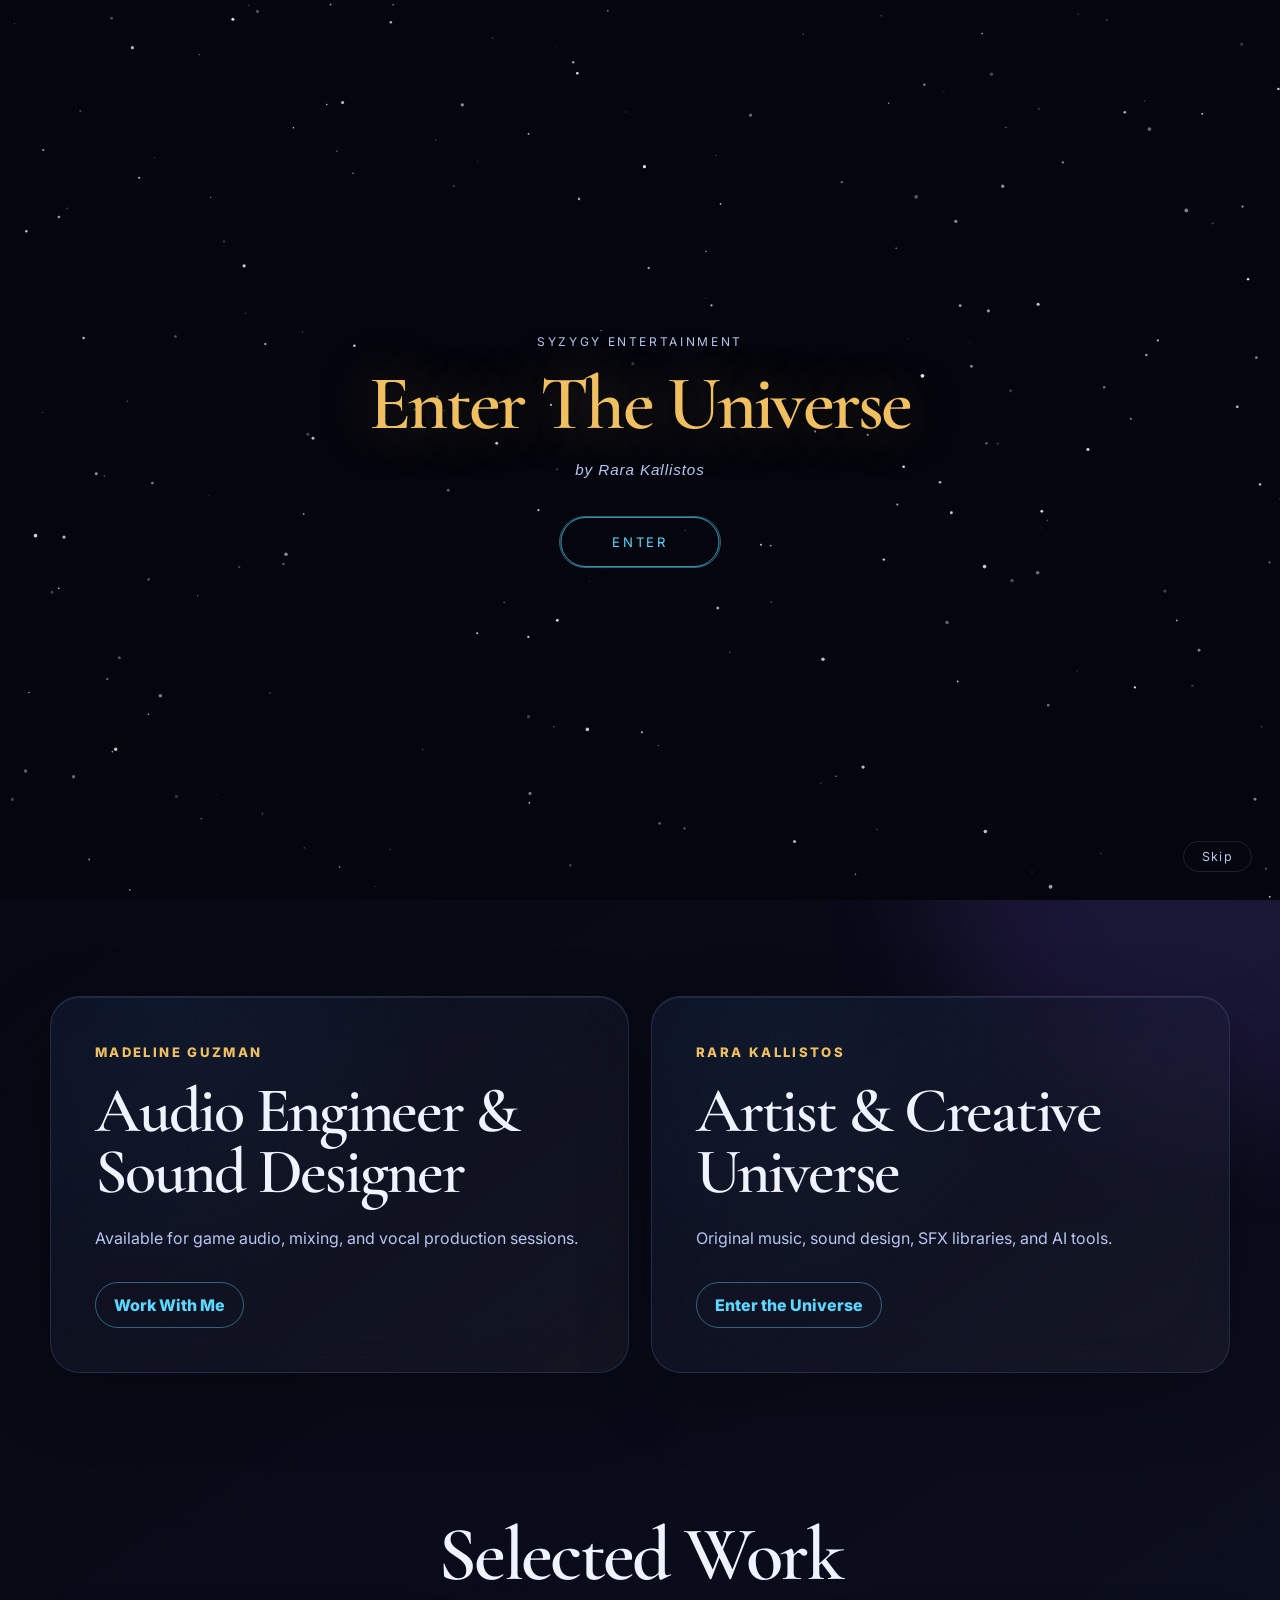
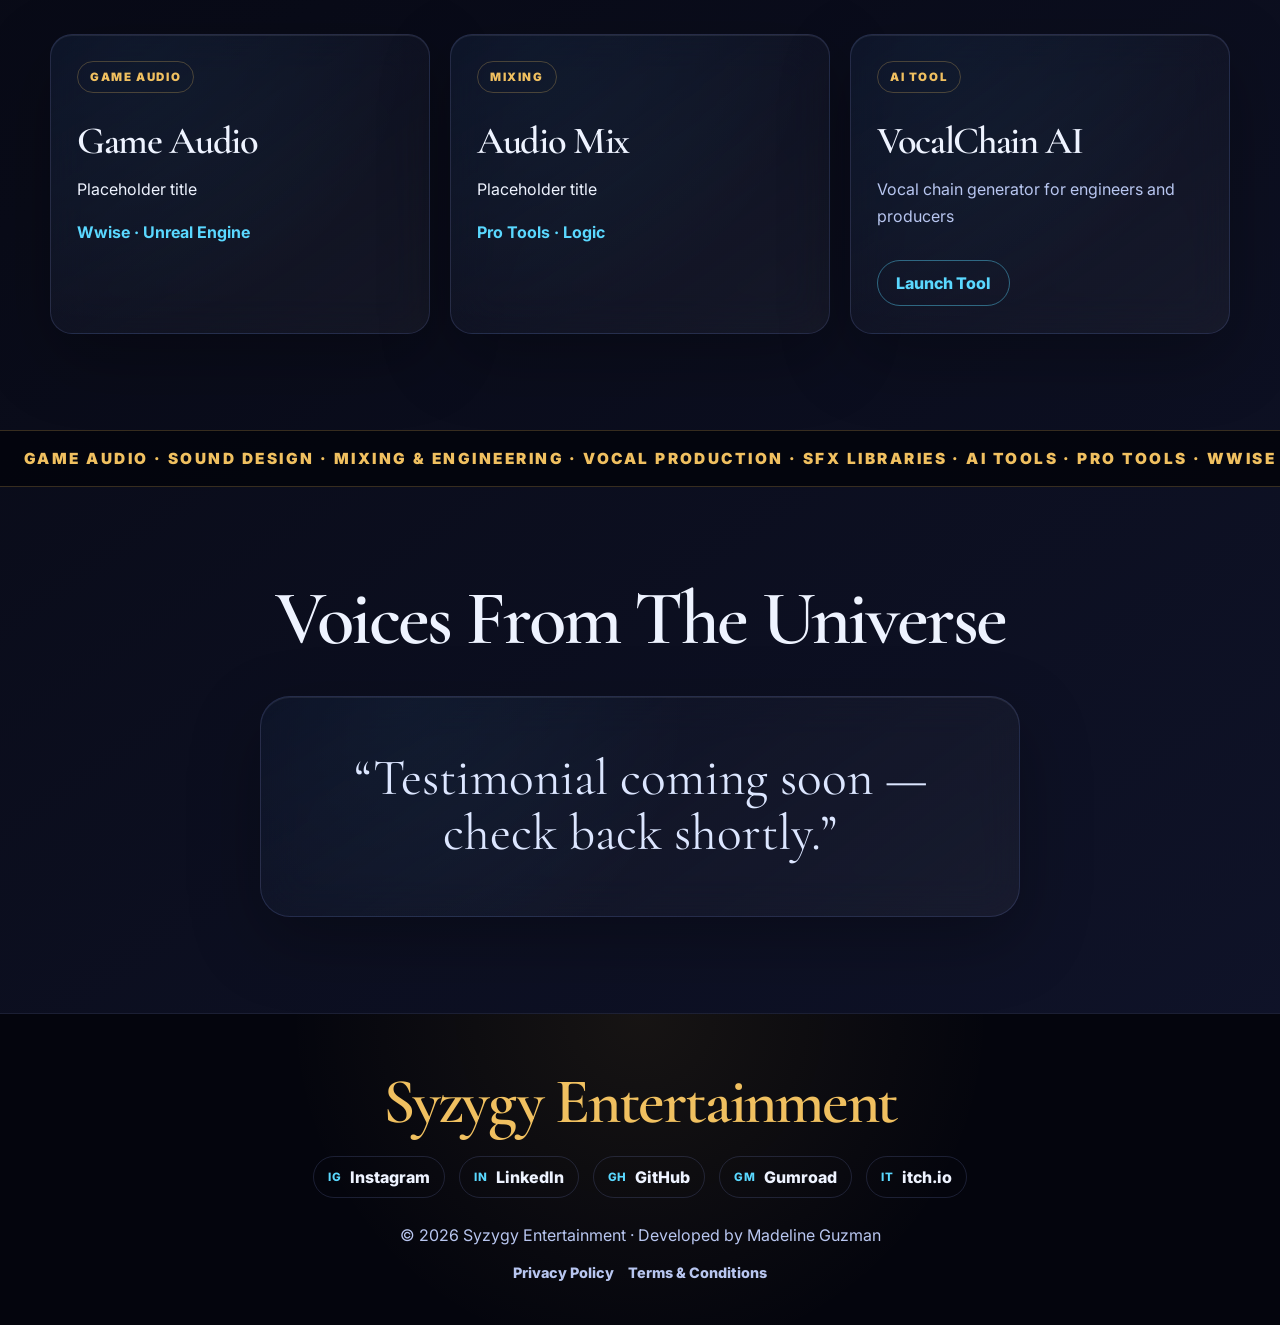
==== commit be7850b4: "Changes Landing page fixed Wwise font fixed" ====
--- a/index.html
+++ b/index.html
@@ -3,17 +3,17 @@
 <head>
   <meta charset="UTF-8">
   <meta name="viewport" content="width=device-width, initial-scale=1.0">
-  <title>Home · Syzygy Entertainment</title>
+  <title>Home &middot; Syzygy Entertainment</title>
   <meta name="description" content="Syzygy Entertainment is the creative universe of Madeline Guzman, spanning game audio, sound design, mixing, vocal production, SFX libraries, and AI tools.">
-  <meta property="og:title" content="Home · Syzygy Entertainment">
-  <meta property="og:description" content="Game audio, sound design, mixing, vocal production, SFX libraries, and creative AI tools by Madeline Guzman.">
+  <meta property="og:title" content="Syzygy Entertainment">
+  <meta property="og:description" content="Audio engineering, game audio, sound design and AI tools by Madeline Guzman">
   <meta property="og:image" content="assets/img/madeline.jpg">
   <link rel="preconnect" href="https://fonts.googleapis.com">
   <link rel="preconnect" href="https://fonts.gstatic.com" crossorigin>
   <link href="https://fonts.googleapis.com/css2?family=Cormorant+Garamond:wght@500;600;700&family=Inter:wght@400;500;600;700&display=swap" rel="stylesheet">
   <link rel="stylesheet" href="css/style.css">
 </head>
-<body>
+<body class="home-page">
   <nav class="site-nav" id="siteNav">
     <a href="index.html" class="nav-brand">
       <span class="nav-brand-main">Syzygy Entertainment</span>
@@ -32,6 +32,21 @@
     </button>
   </nav>
 
+  <section id="portalGate" aria-label="Site entrance">
+    <canvas id="spaceCanvas"></canvas>
+    <div class="gate-content">
+      <p class="gate-brand">Syzygy Entertainment</p>
+      <h1 class="gate-headline">Enter The Universe</h1>
+      <p class="gate-sub">by Rara Kallistos</p>
+      <button class="gate-enter-btn" id="gateEnterBtn">
+        <span>Enter</span>
+        <div class="gate-btn-ring"></div>
+        <div class="gate-btn-ring gate-btn-ring--delay"></div>
+      </button>
+    </div>
+    <button class="gate-skip" id="gateSkip">Skip</button>
+  </section>
+
   <div class="noise" aria-hidden="true"></div>
 
   <main>
@@ -46,21 +61,21 @@
         <p>Where Creativity and the Cosmos Align</p>
         <div class="home-hero-actions">
           <a class="cosmic-cta cta-cyan" href="services.html">Hire Madeline</a>
-          <a class="cosmic-cta cta-violet" href="work.html">Enter the Universe</a>
+          <a class="cosmic-cta cta-violet" id="enterBtn" href="work.html">Enter the Universe</a>
         </div>
       </div>
     </section>
 
-    <section class="identity-section page-shell" aria-label="Creative identities">
+    <section class="identity-section page-shell" id="identitySection" aria-label="Creative identities">
       <article class="identity-card reveal">
         <p class="identity-kicker">Madeline Guzman</p>
-        <h2>Audio Engineer &amp; Sound Designer</h2>
+        <h2 class="reveal">Audio Engineer &amp; Sound Designer</h2>
         <p>Available for game audio, mixing, and vocal production sessions.</p>
         <a class="identity-button" href="services.html">Work With Me</a>
       </article>
       <article class="identity-card reveal">
         <p class="identity-kicker">Rara Kallistos</p>
-        <h2>Artist &amp; Creative Universe</h2>
+        <h2 class="reveal">Artist &amp; Creative Universe</h2>
         <p>Original music, sound design, SFX libraries, and AI tools.</p>
         <a class="identity-button" href="work.html">Enter the Universe</a>
       </article>
@@ -71,19 +86,19 @@
       <div class="featured-work-grid">
         <article class="work-card reveal">
           <span class="work-badge">Game Audio</span>
-          <h3>Game Audio</h3>
+          <h3 class="reveal">Game Audio</h3>
           <p class="work-placeholder">Placeholder title</p>
-          <p class="work-software">Wwise · Unreal Engine</p>
+          <p class="work-software">Wwise &middot; Unreal Engine</p>
         </article>
         <article class="work-card reveal">
           <span class="work-badge">Mixing</span>
-          <h3>Audio Mix</h3>
+          <h3 class="reveal">Audio Mix</h3>
           <p class="work-placeholder">Placeholder title</p>
-          <p class="work-software">Pro Tools · Logic</p>
+          <p class="work-software">Pro Tools &middot; Logic</p>
         </article>
         <article class="work-card reveal">
           <span class="work-badge">AI Tool</span>
-          <h3>VocalChain AI</h3>
+          <h3 class="reveal">VocalChain AI</h3>
           <p>Vocal chain generator for engineers and producers</p>
           <a class="work-card-button" href="https://madelineguzman.github.io/AI-Vocal-Architect/">Launch Tool</a>
         </article>
@@ -92,28 +107,30 @@
 
     <section class="marquee-strip" aria-label="Syzygy capabilities">
       <div class="marquee-track">
-        <span>Game Audio · Sound Design · Mixing &amp; Engineering · Vocal Production · SFX Libraries · AI Tools · Pro Tools · Wwise · Unreal Engine ·</span>
-        <span>Game Audio · Sound Design · Mixing &amp; Engineering · Vocal Production · SFX Libraries · AI Tools · Pro Tools · Wwise · Unreal Engine ·</span>
+        <span>Game Audio &middot; Sound Design &middot; Mixing &amp; Engineering &middot; Vocal Production &middot; SFX Libraries &middot; AI Tools &middot; Pro Tools &middot; Wwise &middot; Unreal Engine &middot;</span>
+        <span>Game Audio &middot; Sound Design &middot; Mixing &amp; Engineering &middot; Vocal Production &middot; SFX Libraries &middot; AI Tools &middot; Pro Tools &middot; Wwise &middot; Unreal Engine &middot;</span>
       </div>
     </section>
 
     <section class="testimonials page-shell" aria-labelledby="voicesTitle">
       <h2 id="voicesTitle" class="section-title reveal">Voices From The Universe</h2>
       <article class="quote-card reveal">
-        <p>&ldquo;Testimonial coming soon — check back shortly.&rdquo;</p>
+        <p>&ldquo;Testimonial coming soon &mdash; check back shortly.&rdquo;</p>
       </article>
     </section>
   </main>
 
   <footer class="site-footer">
     <div class="page-shell">
-      <h2>Syzygy Entertainment</h2>
+      <h2 class="reveal">Syzygy Entertainment</h2>
       <div class="social-links" aria-label="Social links">
-        <a href="#"><span>IG</span> Instagram</a>
-        <a href="#"><span>IN</span> LinkedIn</a>
-        <a href="#"><span>GM</span> Gumroad</a>
+        <a href="https://na01.safelinks.protection.outlook.com/?url=https%3A%2F%2Fwww.instagram.com%2Frara_kallistos%3Figsh%3DMzVsc3Z3amJibXV1%26utm_source%3Dqr&data=05%7C02%7C%7Cfc2009a834fb496855d708dea1b79e57%7C84df9e7fe9f640afb435aaaaaaaaaaaa%7C1%7C0%7C639126007173911799%7CUnknown%7CTWFpbGZsb3d8eyJFbXB0eU1hcGkiOnRydWUsIlYiOiIwLjAuMDAwMCIsIlAiOiJXaW4zMiIsIkFOIjoiTWFpbCIsIldUIjoyfQ%3D%3D%7C0%7C%7C%7C&sdata=c2PDM%2FJfsnU2lpOen47d7rAMm%2FGScFLcSHlfPLTjZ%2B4%3D&reserved=0" target="_blank" rel="noopener noreferrer"><span>IG</span> Instagram</a>
+        <a href="https://www.linkedin.com/in/rarakallistos/?skipRedirect=true" target="_blank" rel="noopener noreferrer"><span>IN</span> LinkedIn</a>
+        <a href="https://github.com/MadelineGuzman" target="_blank" rel="noopener noreferrer"><span>GH</span> GitHub</a>
+        <a href="https://rarakallistos.gumroad.com/" target="_blank" rel="noopener noreferrer"><span>GM</span> Gumroad</a>
+        <a href="https://rarakallistos.itch.io/" target="_blank" rel="noopener noreferrer"><span>IT</span> itch.io</a>
       </div>
-      <p>© 2026 Syzygy Entertainment · Developed by Madeline Guzman</p>
+      <p>&copy; 2026 Syzygy Entertainment &middot; Developed by Madeline Guzman</p>
       <div class="legal-links">
         <a href="#">Privacy Policy</a>
         <a href="#">Terms &amp; Conditions</a>
--- a/css/style.css
+++ b/css/style.css
@@ -42,6 +42,10 @@
     linear-gradient(145deg, var(--bg), var(--bg-1) 48%, var(--bg-2));
 }
 
+body.home-page {
+  padding-top: 0;
+}
+
 body::before,
 body::after {
   position: fixed;
@@ -231,6 +235,123 @@
   margin: 0 auto;
 }
 
+#portalGate {
+  position: fixed;
+  top: 0;
+  left: 0;
+  width: 100vw;
+  height: 100vh;
+  z-index: 9999;
+  overflow: hidden;
+  background: #04050d;
+  display: flex;
+  align-items: center;
+  justify-content: center;
+}
+
+#spaceCanvas {
+  position: absolute;
+  top: 0;
+  left: 0;
+  width: 100%;
+  height: 100%;
+  display: block;
+  z-index: 0;
+}
+
+.gate-content {
+  position: relative;
+  z-index: 2;
+  text-align: center;
+  display: flex;
+  flex-direction: column;
+  align-items: center;
+  gap: 10px;
+}
+
+.gate-brand {
+  font-size: 0.75rem;
+  letter-spacing: 0.22em;
+  text-transform: uppercase;
+  color: var(--muted);
+  margin: 0;
+}
+
+.gate-headline {
+  font-family: var(--font-head);
+  font-size: clamp(2.8rem, 6vw, 5.5rem);
+  color: var(--gold);
+  margin: 0;
+  text-shadow: 0 0 60px rgba(240,192,96,0.35);
+  line-height: 1.1;
+}
+
+.gate-sub {
+  font-size: 0.95rem;
+  color: var(--muted);
+  font-style: italic;
+  margin: 0 0 24px;
+  letter-spacing: 0.06em;
+}
+
+.gate-enter-btn {
+  position: relative;
+  background: transparent;
+  border: 1px solid rgba(90,216,255,0.45);
+  border-radius: 99px;
+  padding: 14px 52px;
+  font-size: 0.82rem;
+  letter-spacing: 0.2em;
+  text-transform: uppercase;
+  color: var(--cyan);
+  cursor: pointer;
+  transition: background 0.3s ease, border-color 0.3s ease, box-shadow 0.3s ease;
+  min-height: 52px;
+}
+
+.gate-enter-btn:hover {
+  background: rgba(90,216,255,0.06);
+  border-color: var(--cyan);
+  box-shadow: 0 0 32px rgba(90,216,255,0.25);
+}
+
+.gate-btn-ring {
+  position: absolute;
+  top: 50%;
+  left: 50%;
+  transform: translate(-50%, -50%);
+  width: 100%;
+  height: 100%;
+  border-radius: 99px;
+  border: 1px solid rgba(90,216,255,0.4);
+  animation: gateBtnRing 2.4s ease-out infinite;
+  pointer-events: none;
+}
+
+.gate-btn-ring--delay {
+  animation-delay: 1.2s;
+}
+
+.gate-skip {
+  position: absolute;
+  bottom: 28px;
+  right: 28px;
+  background: transparent;
+  border: 1px solid var(--line);
+  border-radius: 99px;
+  padding: 7px 18px;
+  font-size: 0.78rem;
+  color: var(--muted);
+  cursor: pointer;
+  letter-spacing: 0.1em;
+  transition: opacity 0.2s;
+  z-index: 3;
+}
+
+.gate-skip:hover {
+  opacity: 0.6;
+}
+
 .home-hero {
   position: relative;
   display: grid;
@@ -242,6 +363,13 @@
   background:
     radial-gradient(circle at 50% 35%, rgba(143, 98, 255, 0.16), transparent 28rem),
     radial-gradient(circle at 50% 68%, rgba(90, 216, 255, 0.08), transparent 24rem);
+}
+
+.home-hero::before {
+  position: absolute;
+  inset: 0;
+  background: rgba(4, 5, 13, 0.65);
+  content: "";
 }
 
 .home-hero-content {
@@ -573,6 +701,12 @@
 .legal-links a:hover,
 .social-links a:hover {
   color: var(--cyan);
+}
+
+.mono-num {
+  font-family: var(--font-body);
+  font-variant-numeric: tabular-nums;
+  letter-spacing: 0.02em;
 }
 
 .work-page-hero {
@@ -1141,13 +1275,14 @@
 }
 
 .about-photo {
-  width: min(320px, 76vw);
-  aspect-ratio: 1;
-  border: 3px solid var(--cyan);
+  width: 240px;
+  height: 240px;
   border-radius: 50%;
   object-fit: cover;
-  background: var(--bg-2);
-  box-shadow: 0 0 34px rgba(90, 216, 255, 0.46), 0 0 90px rgba(90, 216, 255, 0.12);
+  object-position: center top;
+  box-shadow: 0 0 0 3px var(--cyan), 0 0 24px rgba(90,216,255,0.2);
+  display: block;
+  margin: 0 auto 2rem;
 }
 
 .about-eyebrow,
@@ -1798,12 +1933,12 @@
 .reveal {
   opacity: 0;
   transform: translateY(24px);
-  transition: opacity 720ms var(--ease), transform 720ms var(--ease);
-}
-
-.reveal.is-visible {
+  transition: opacity 0.6s var(--ease), transform 0.6s var(--ease);
+}
+
+.reveal.visible {
   opacity: 1;
-  transform: translateY(0);
+  transform: none;
 }
 
 @keyframes drift {
@@ -1839,26 +1974,29 @@
   }
 }
 
-@keyframes signalDash {
-  to {
-    stroke-dashoffset: -56;
-  }
-}
-
-@keyframes flowDot {
+@keyframes gateBtnRing {
   0% {
+    transform: translate(-50%, -50%) scale(1);
+    opacity: 0.5;
+  }
+
+  100% {
+    transform: translate(-50%, -50%) scale(1.7);
     opacity: 0;
-    offset-distance: 0%;
-  }
-
-  12%,
-  88% {
+  }
+}
+
+@keyframes gateWarpFade {
+  0% {
+    opacity: 1;
+  }
+
+  70% {
     opacity: 1;
   }
 
   100% {
     opacity: 0;
-    offset-distance: 100%;
   }
 }
 
@@ -1873,6 +2011,7 @@
     transform: translate3d(12px, -10px, 0) scale(1.08);
   }
 }
+
 
 @media (max-width: 768px) {
   .site-nav {
@@ -2043,6 +2182,11 @@
     min-height: 250px;
   }
 
+  .gate-skip {
+    right: 16px;
+    bottom: 16px;
+  }
+
   .about-engineer,
   .credentials-grid {
     grid-template-columns: 1fr;
@@ -2050,6 +2194,16 @@
 
   .about-engineer {
     text-align: center;
+  }
+}
+
+@media (max-width: 620px) {
+  .gate-headline {
+    font-size: 2.4rem;
+  }
+
+  .gate-enter-btn {
+    min-height: 52px;
   }
 }
 
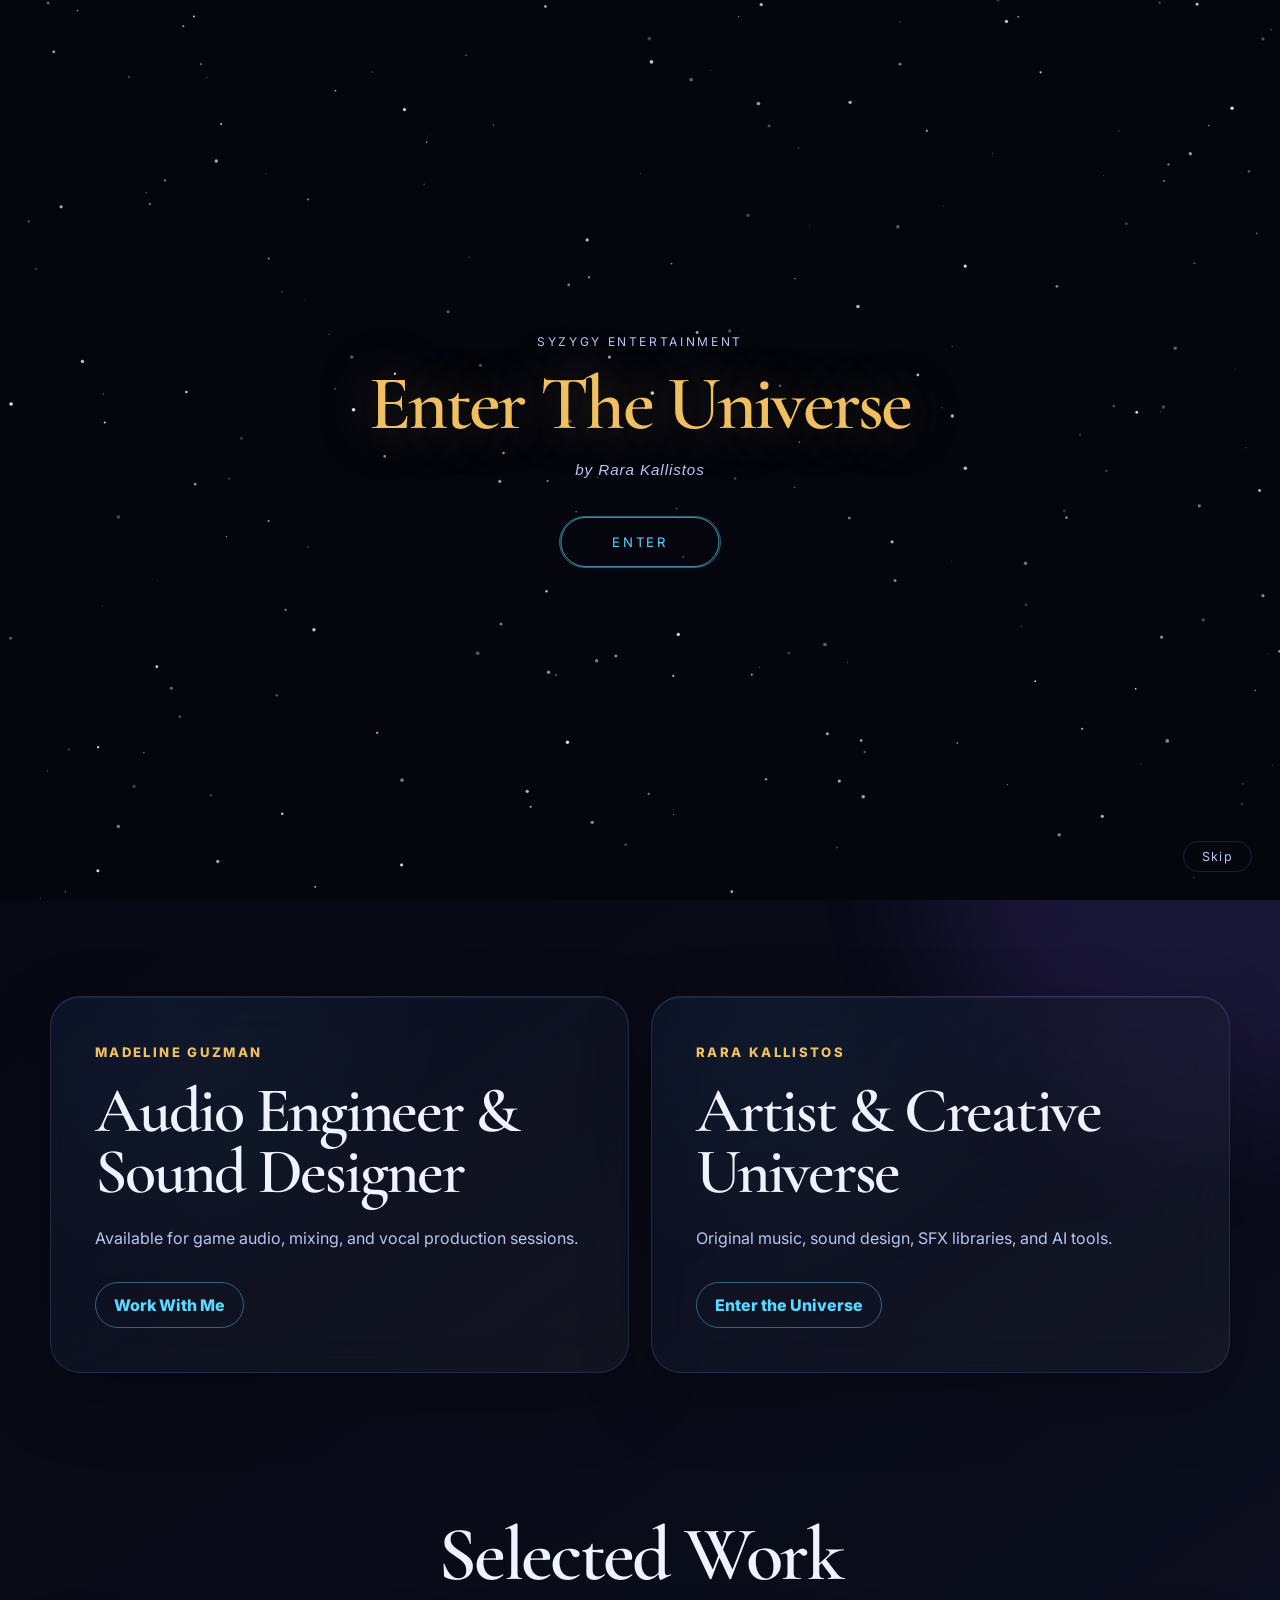
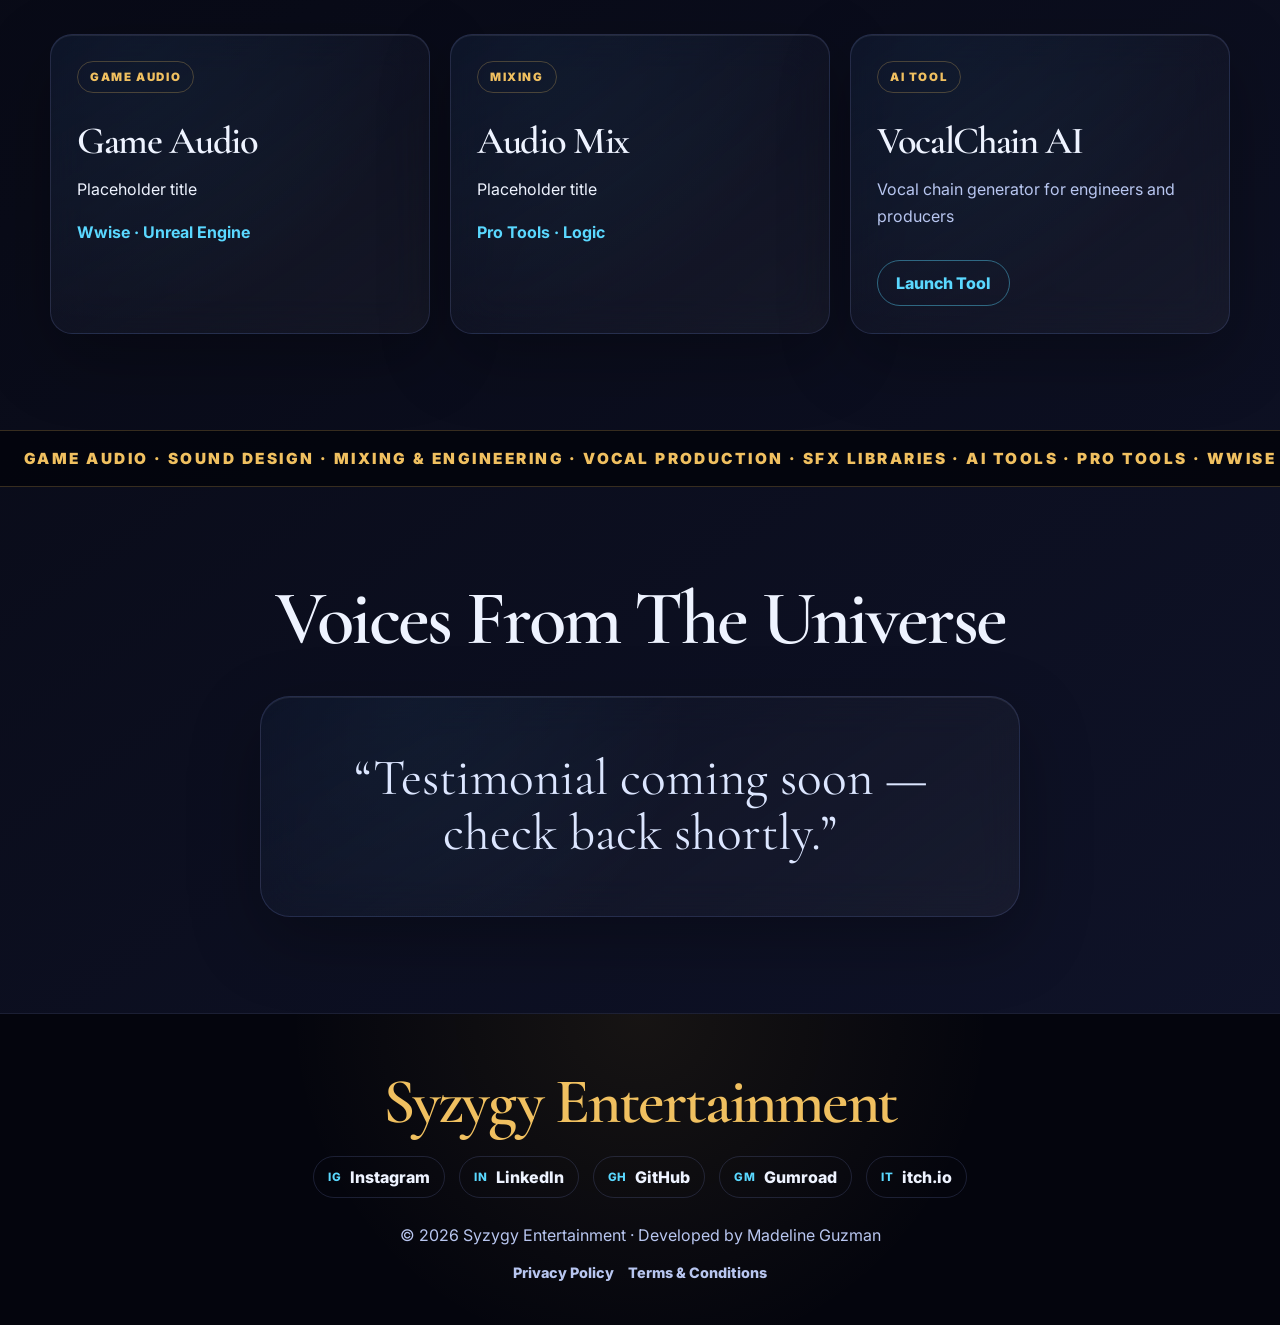
==== commit f521428a: "Return back updated Return back updated to have animation" ====
--- a/index.html
+++ b/index.html
@@ -15,7 +15,7 @@
 </head>
 <body class="home-page">
   <nav class="site-nav" id="siteNav">
-    <a href="index.html" class="nav-brand">
+    <a href="#" class="nav-brand" id="navBrandHome" title="Return to the Universe">
       <span class="nav-brand-main">Syzygy Entertainment</span>
       <span class="nav-brand-sub">Where Creativity and the Cosmos Align</span>
     </a>
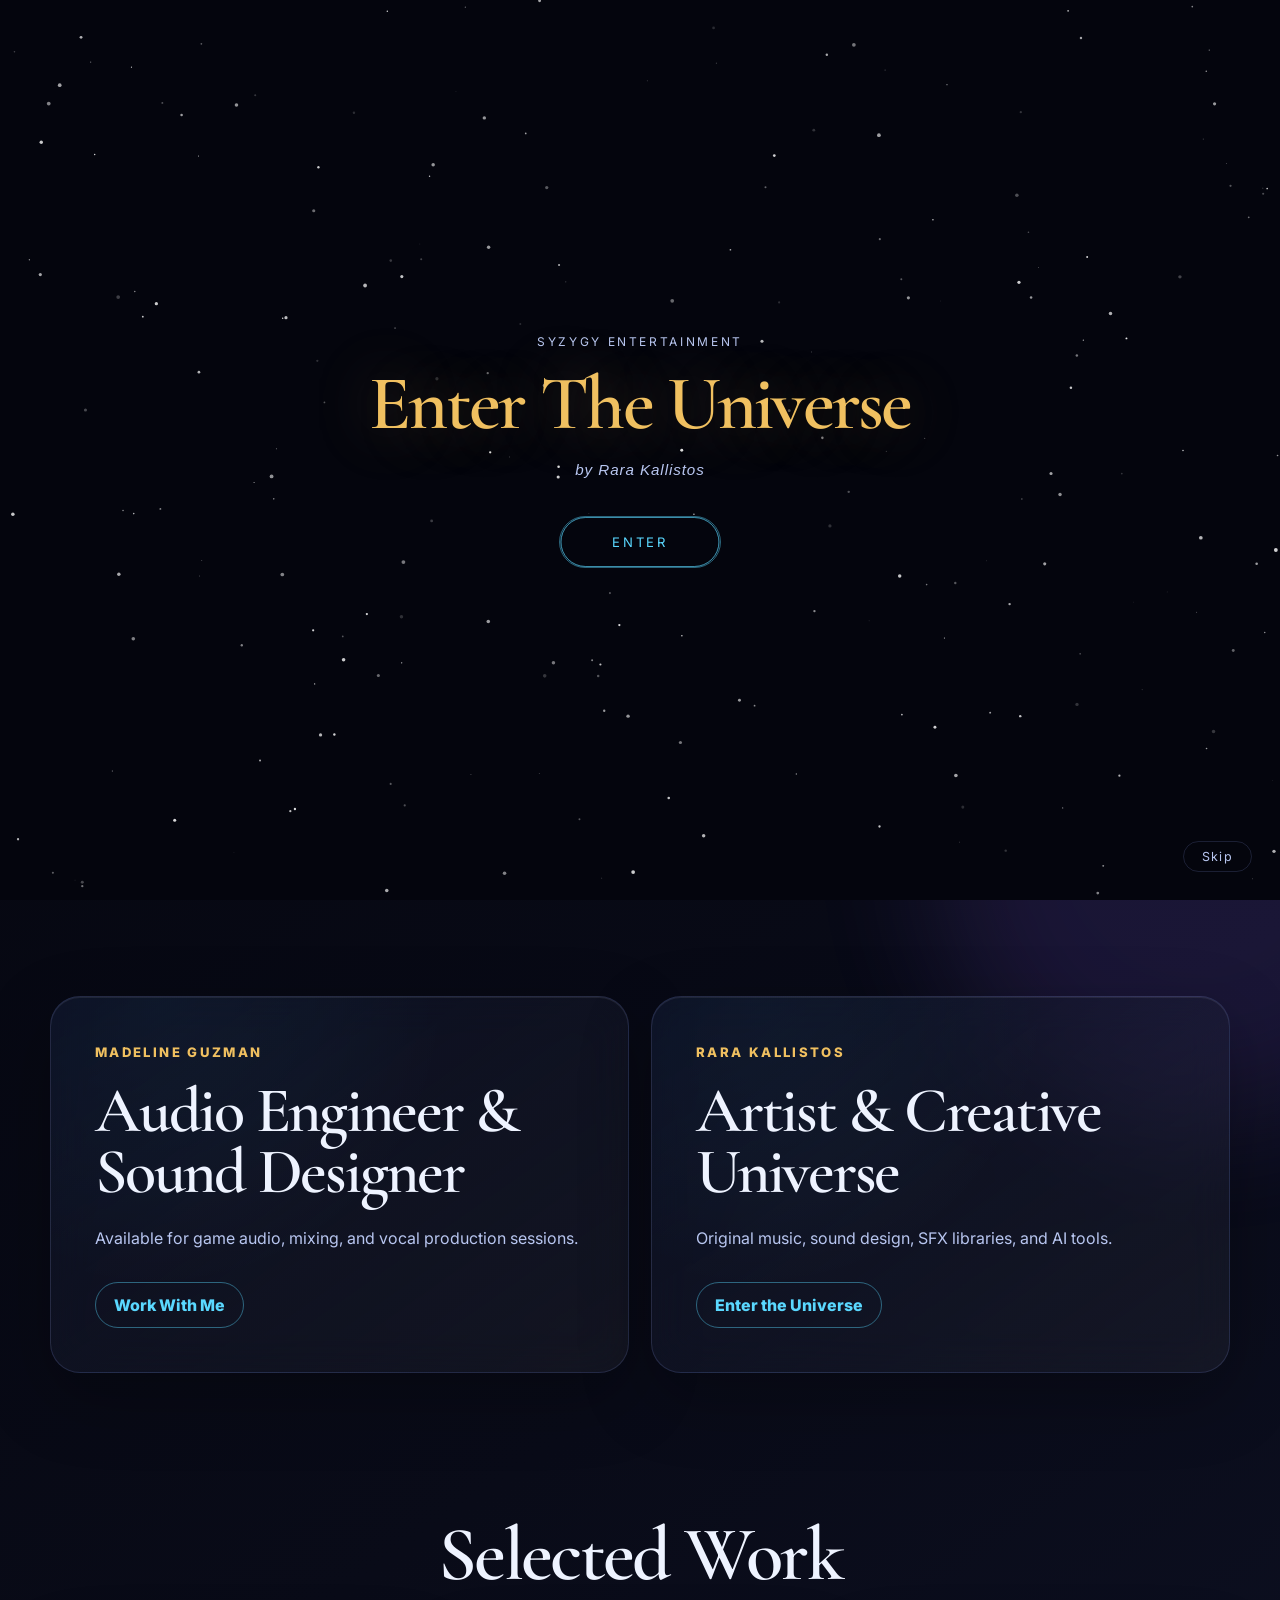
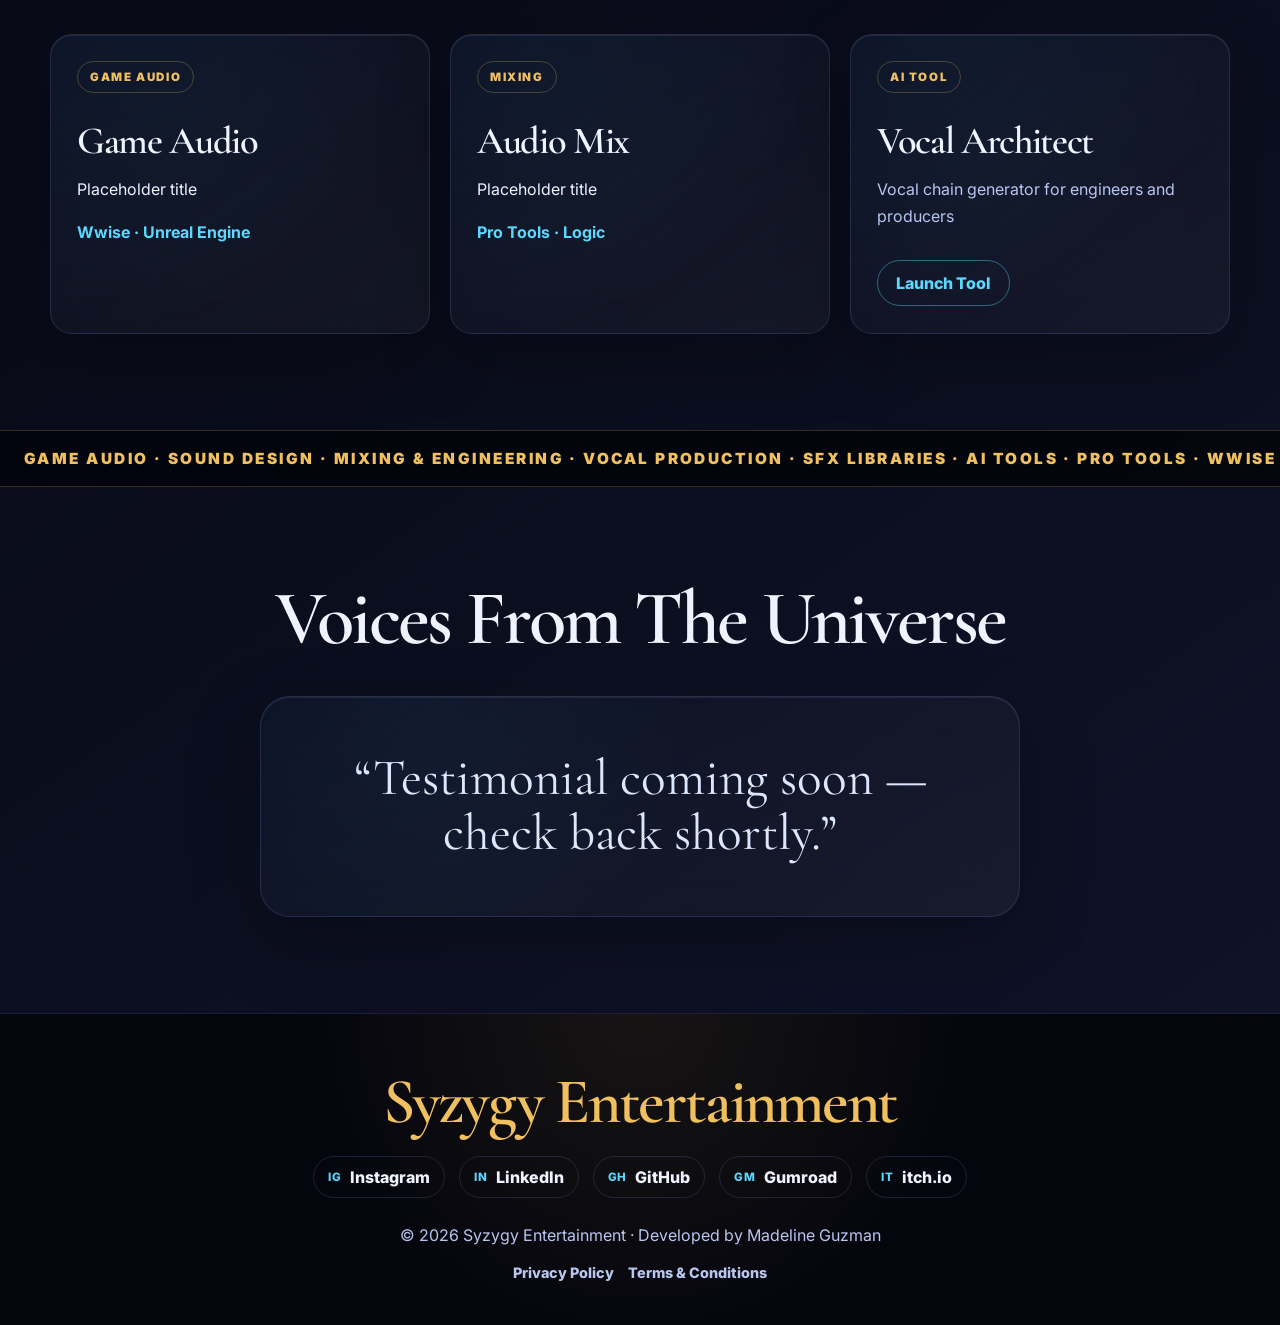
==== commit 162f5596: "Quotations added Quotations added and added quotations on brand phrase." ====
--- a/index.html
+++ b/index.html
@@ -17,7 +17,7 @@
   <nav class="site-nav" id="siteNav">
     <a href="#" class="nav-brand" id="navBrandHome" title="Return to the Universe">
       <span class="nav-brand-main">Syzygy Entertainment</span>
-      <span class="nav-brand-sub">Where Creativity and the Cosmos Align</span>
+      <span class="nav-brand-sub">"Where Creativity and the Cosmos Align"</span>
     </a>
     <div class="nav-links" id="navLinks">
       <a href="index.html">Home</a>
@@ -58,7 +58,7 @@
       </div>
       <div class="home-hero-content reveal">
         <h1 id="homeHeroTitle">Syzygy Entertainment</h1>
-        <p>Where Creativity and the Cosmos Align</p>
+        <p>"Where Creativity and the Cosmos Align"</p>
         <div class="home-hero-actions">
           <a class="cosmic-cta cta-cyan" href="services.html">Hire Madeline</a>
           <a class="cosmic-cta cta-violet" id="enterBtn" href="work.html">Enter the Universe</a>
@@ -98,7 +98,7 @@
         </article>
         <article class="work-card reveal">
           <span class="work-badge">AI Tool</span>
-          <h3 class="reveal">VocalChain AI</h3>
+          <h3 class="reveal">Vocal Architect</h3>
           <p>Vocal chain generator for engineers and producers</p>
           <a class="work-card-button" href="https://madelineguzman.github.io/AI-Vocal-Architect/">Launch Tool</a>
         </article>
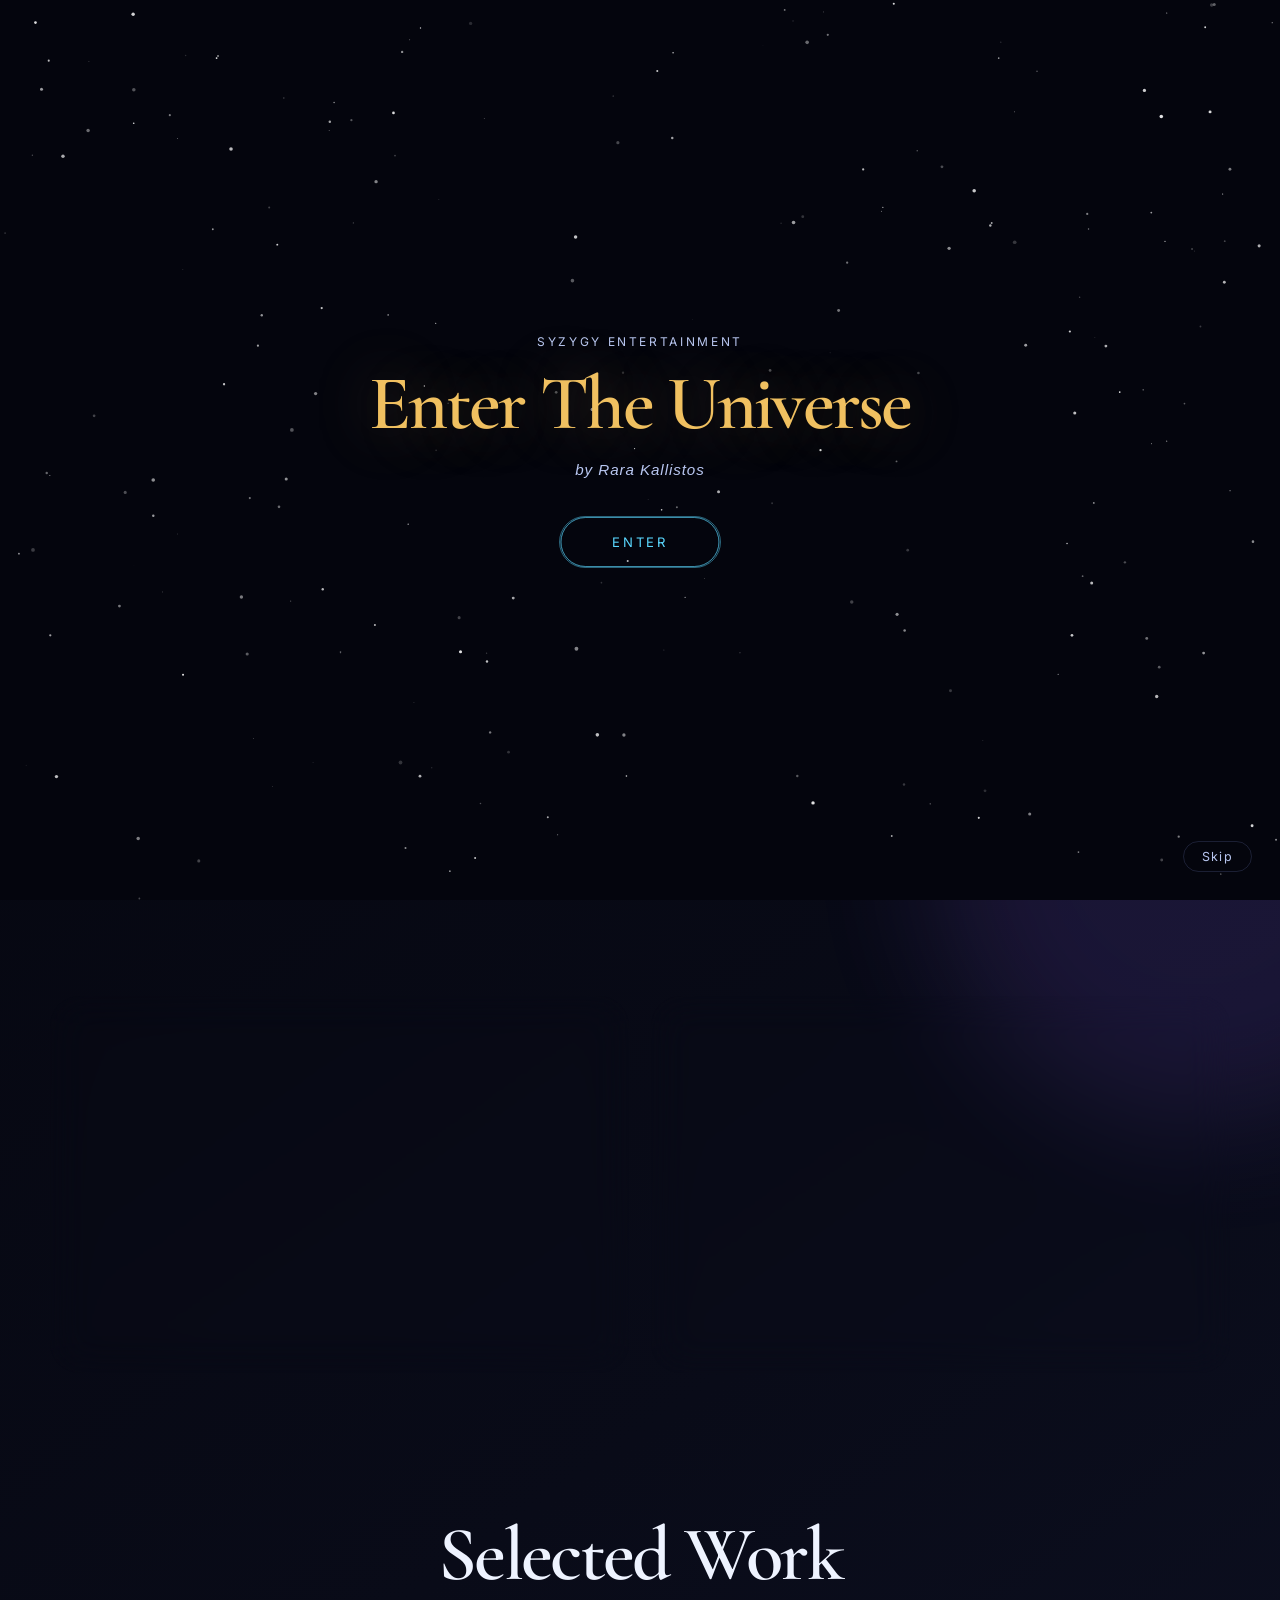
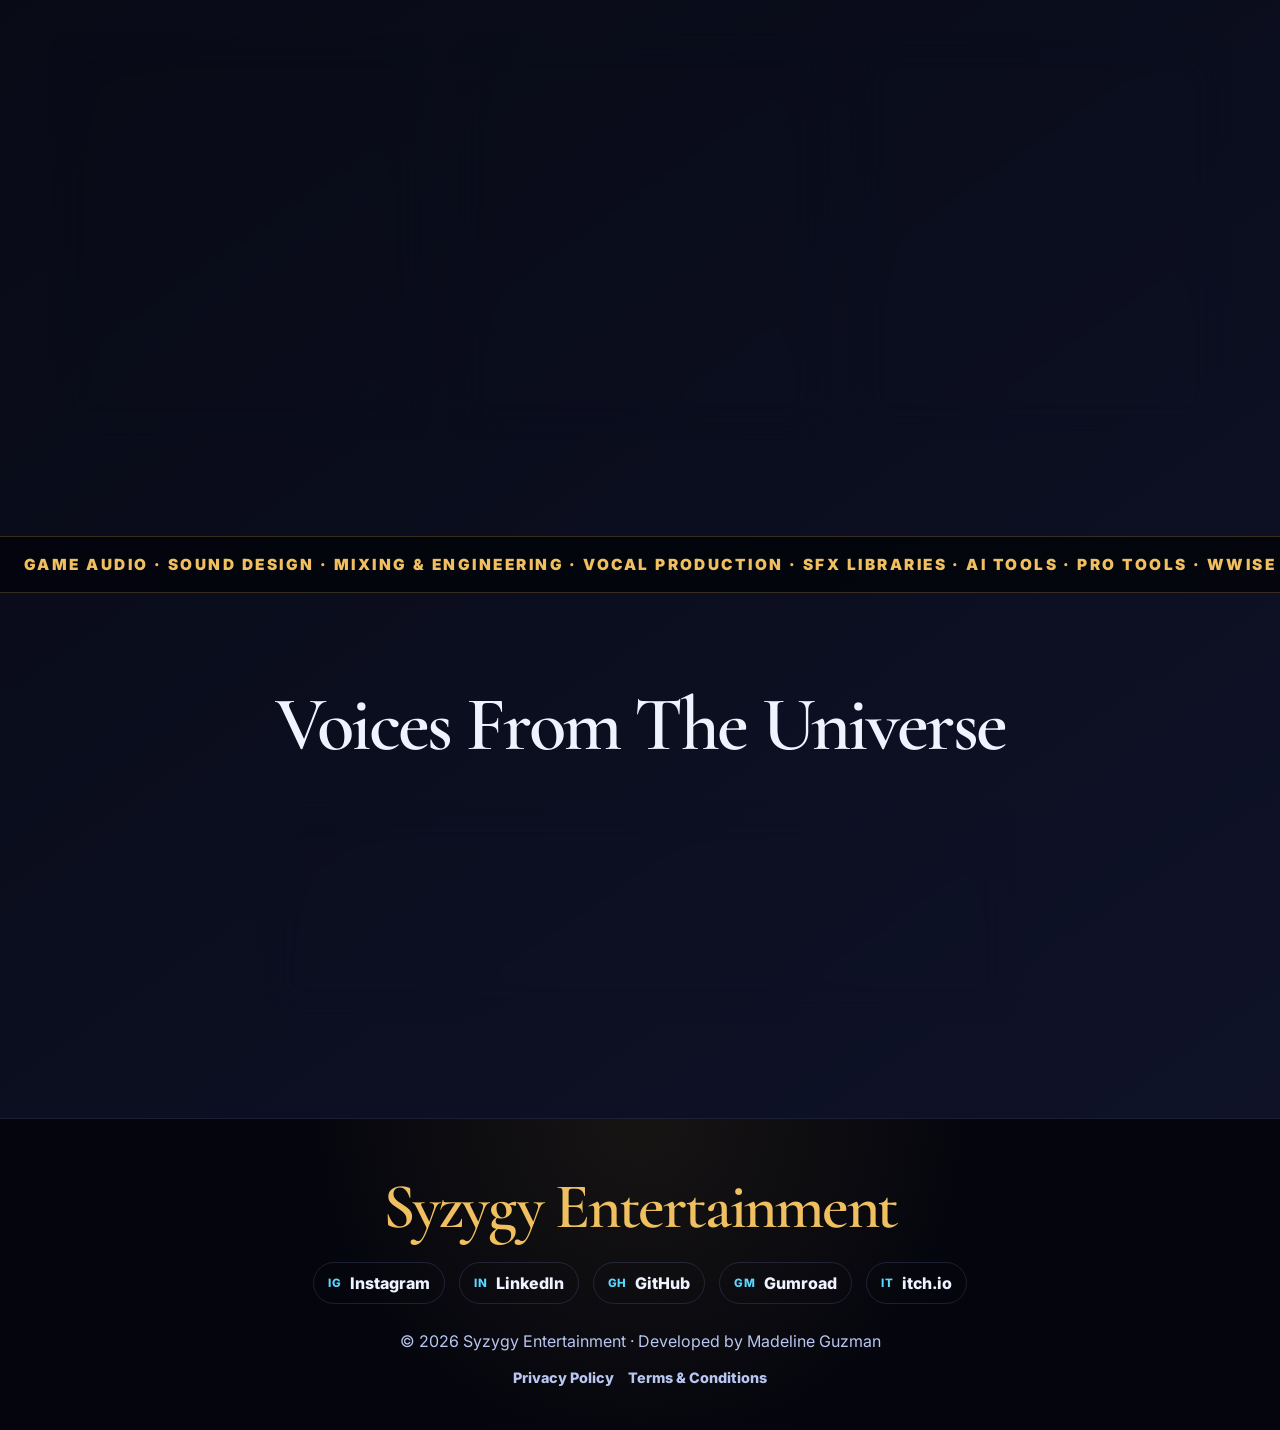
==== commit 11c4dc16: "Updated cards Fixed landing page cards place holder titles." ====
--- a/index.html
+++ b/index.html
@@ -86,21 +86,23 @@
       <div class="featured-work-grid">
         <article class="work-card reveal">
           <span class="work-badge">Game Audio</span>
-          <h3 class="reveal">Game Audio</h3>
-          <p class="work-placeholder">Placeholder title</p>
-          <p class="work-software">Wwise &middot; Unreal Engine</p>
+          <h3 class="reveal">Horror Game Ambience</h3>
+          <p>Spatial ambience system for a horror game environment &mdash; positional audio reacting dynamically to character position.</p>
+          <p class="work-software">Wwise &middot; Pro Tools</p>
+          <a class="work-card-button" href="work.html">View Project</a>
         </article>
         <article class="work-card reveal">
           <span class="work-badge">Mixing</span>
-          <h3 class="reveal">Audio Mix</h3>
-          <p class="work-placeholder">Placeholder title</p>
-          <p class="work-software">Pro Tools &middot; Logic</p>
+          <h3 class="reveal">Rara Kallistos Artist Intro</h3>
+          <p>Layered vocal effects, creative delay stacking, and audio branding for artist identity.</p>
+          <p class="work-software">Pro Tools</p>
+          <a class="work-card-button" href="work.html">View Project</a>
         </article>
         <article class="work-card reveal">
           <span class="work-badge">AI Tool</span>
           <h3 class="reveal">Vocal Architect</h3>
-          <p>Vocal chain generator for engineers and producers</p>
-          <a class="work-card-button" href="https://madelineguzman.github.io/AI-Vocal-Architect/">Launch Tool</a>
+          <p>AI-powered vocal signal chain designer built for engineers and producers at every level.</p>
+          <a class="work-card-button" href="https://tools.syzygyent.com" target="_blank" rel="noopener noreferrer">Launch Tool</a>
         </article>
       </div>
     </section>
--- a/css/style.css
+++ b/css/style.css
@@ -860,6 +860,30 @@
   margin-top: 20px;
 }
 
+.video-embed {
+  position: relative;
+  width: 100%;
+  padding-bottom: 56.25%;
+  height: 0;
+  overflow: hidden;
+  border-radius: var(--radius-md);
+  margin-bottom: 1rem;
+}
+
+.video-embed iframe {
+  position: absolute;
+  top: 0;
+  left: 0;
+  width: 100%;
+  height: 100%;
+  border: 0;
+}
+
+.project-credit {
+  color: var(--muted);
+  font-size: 0.82rem;
+}
+
 .project-link {
   display: inline-flex;
   align-items: center;
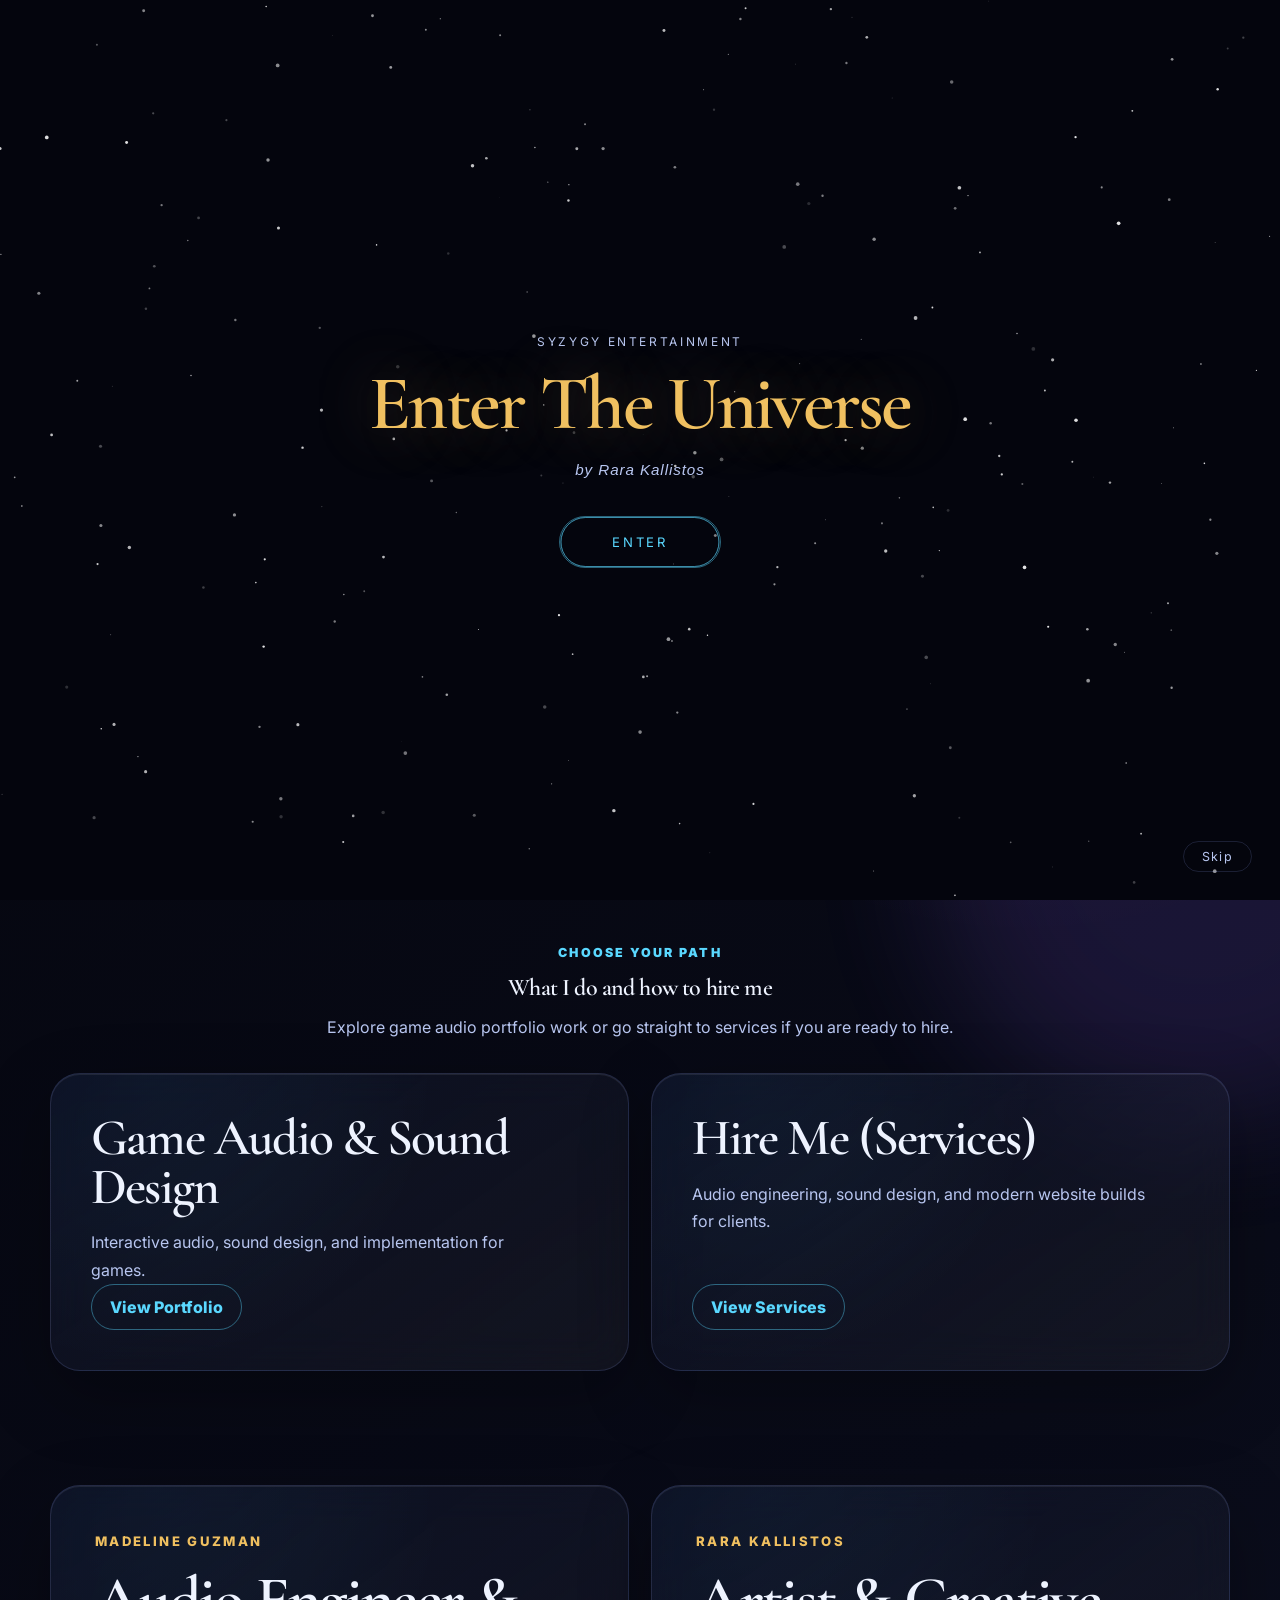
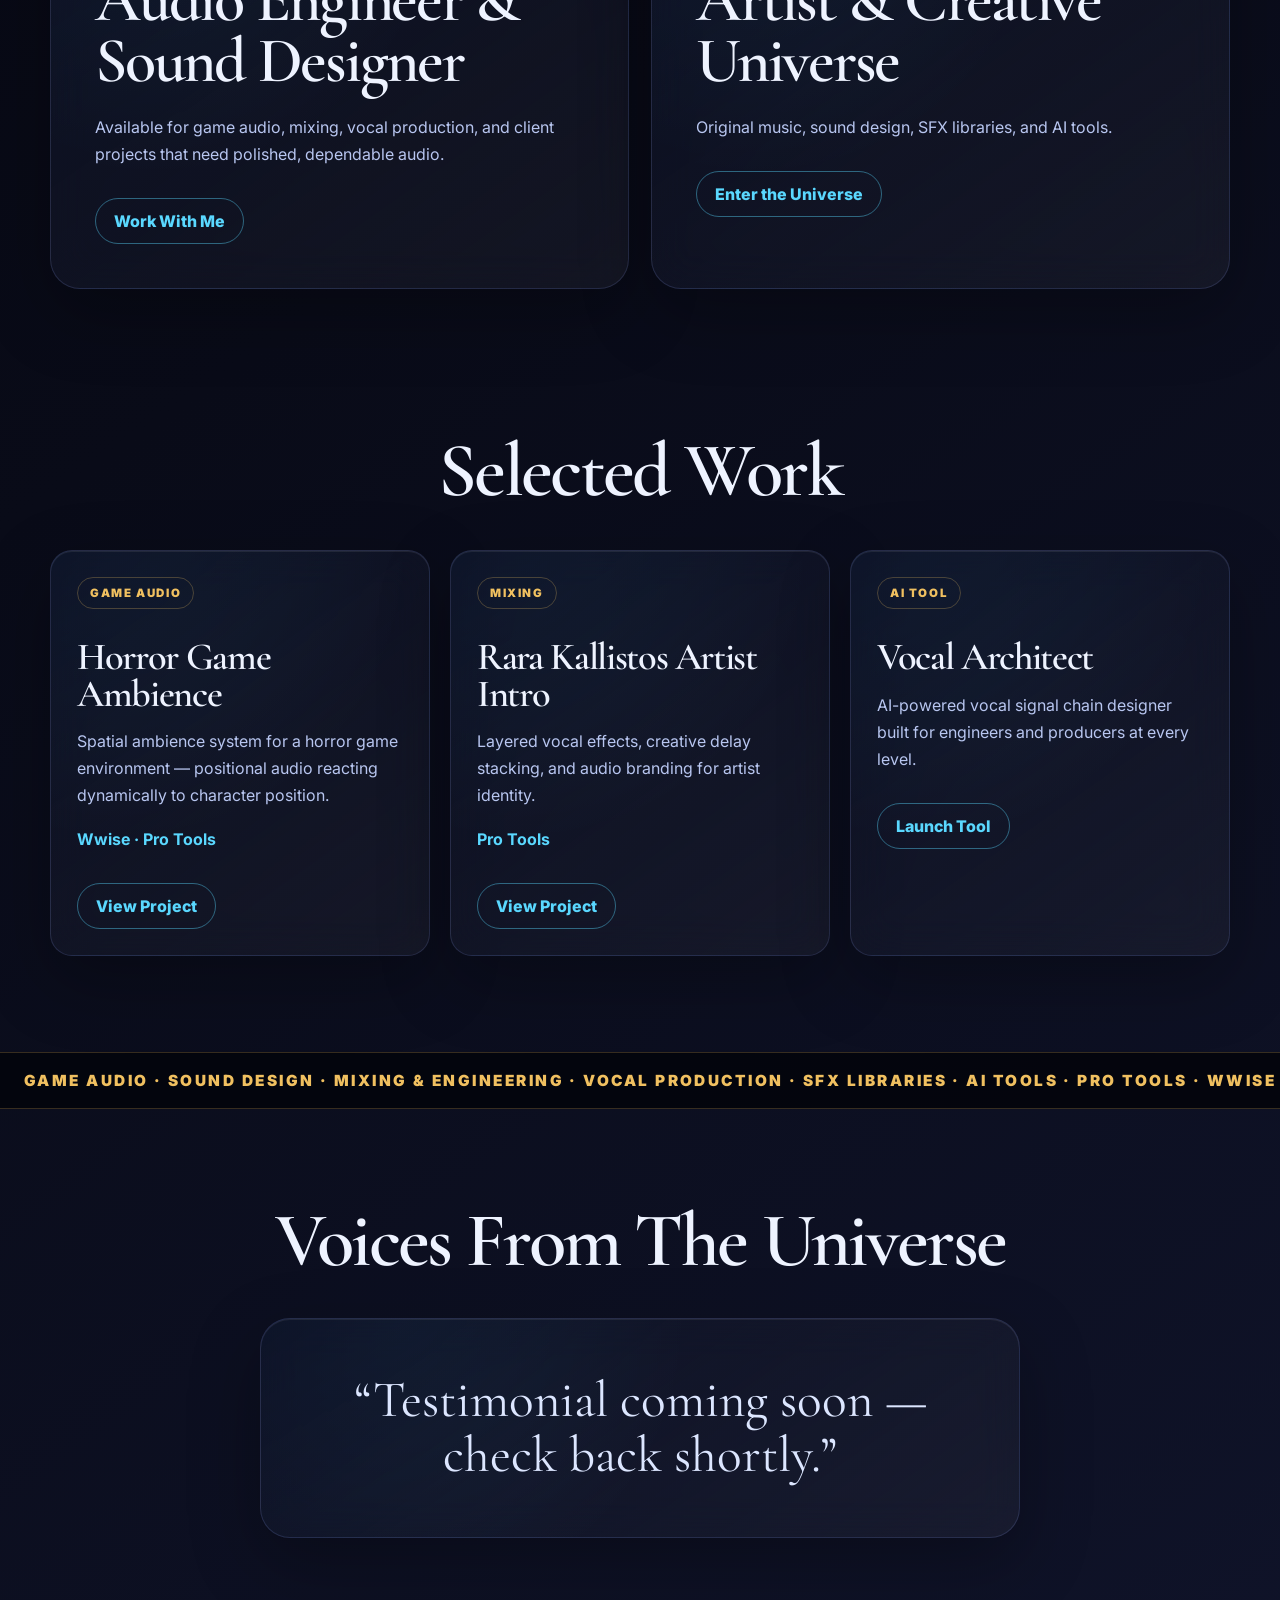
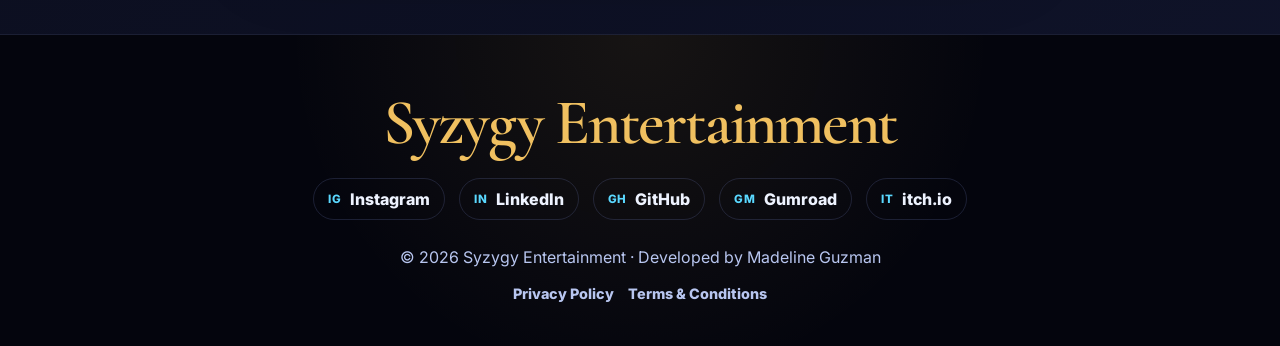
==== commit dbfac9fe: "Codex changes codex changes" ====
--- a/index.html
+++ b/index.html
@@ -58,7 +58,7 @@
       </div>
       <div class="home-hero-content reveal">
         <h1 id="homeHeroTitle">Syzygy Entertainment</h1>
-        <p>"Where Creativity and the Cosmos Align"</p>
+        <p>Game audio, sound design, mixing, and creative tools by Madeline Guzman.</p>
         <div class="home-hero-actions">
           <a class="cosmic-cta cta-cyan" href="services.html">Hire Madeline</a>
           <a class="cosmic-cta cta-violet" id="enterBtn" href="work.html">Enter the Universe</a>
@@ -66,11 +66,31 @@
       </div>
     </section>
 
+    <section class="pathways page-shell" aria-labelledby="pathwaysTitle">
+      <div class="pathways-header reveal">
+        <p class="pathways-kicker">Choose Your Path</p>
+        <h2 id="pathwaysTitle" class="reveal">What I do and how to hire me</h2>
+        <p class="pathways-support">Explore game audio portfolio work or go straight to services if you are ready to hire.</p>
+      </div>
+      <div class="pathways-grid">
+        <article class="pathway-card reveal">
+          <h3 class="reveal">Game Audio &amp; Sound Design</h3>
+          <p>Interactive audio, sound design, and implementation for games.</p>
+          <a class="identity-button" href="work.html">View Portfolio</a>
+        </article>
+        <article class="pathway-card reveal">
+          <h3 class="reveal">Hire Me (Services)</h3>
+          <p>Audio engineering, sound design, and modern website builds for clients.</p>
+          <a class="identity-button" href="services.html">View Services</a>
+        </article>
+      </div>
+    </section>
+
     <section class="identity-section page-shell" id="identitySection" aria-label="Creative identities">
       <article class="identity-card reveal">
         <p class="identity-kicker">Madeline Guzman</p>
         <h2 class="reveal">Audio Engineer &amp; Sound Designer</h2>
-        <p>Available for game audio, mixing, and vocal production sessions.</p>
+        <p>Available for game audio, mixing, vocal production, and client projects that need polished, dependable audio.</p>
         <a class="identity-button" href="services.html">Work With Me</a>
       </article>
       <article class="identity-card reveal">
--- a/css/style.css
+++ b/css/style.css
@@ -471,6 +471,71 @@
   animation-duration: 11s;
 }
 
+.pathways {
+  padding: 42px 0 18px;
+}
+
+.pathways-header {
+  text-align: center;
+}
+
+.pathways-support,
+.services-support {
+  max-width: 700px;
+  margin: 14px auto 0;
+}
+
+.pathways-kicker,
+.services-kicker,
+.tools-kicker {
+  color: var(--cyan);
+  font-size: 0.78rem;
+  font-weight: 900;
+  letter-spacing: 0.18em;
+  text-transform: uppercase;
+}
+
+.pathways-header h2,
+.services-intro h2,
+.experience-section h2 {
+  margin-top: 14px;
+}
+
+.pathways-grid {
+  display: grid;
+  grid-template-columns: repeat(2, minmax(0, 1fr));
+  gap: 22px;
+  margin-top: 32px;
+}
+
+.pathway-card {
+  display: flex;
+  flex-direction: column;
+  min-height: 240px;
+  padding: clamp(28px, 4vw, 40px);
+  border: 1px solid var(--line);
+  border-radius: var(--radius-xl);
+  background:
+    linear-gradient(145deg, rgba(13, 18, 39, 0.78), rgba(255, 255, 255, 0.045)),
+    radial-gradient(circle at 16% 0%, rgba(90, 216, 255, 0.12), transparent 18rem);
+  box-shadow: 0 24px 70px rgba(0, 0, 0, 0.28), inset 0 1px 0 rgba(255, 255, 255, 0.08);
+  backdrop-filter: blur(20px);
+}
+
+.pathway-card h3 {
+  font-size: clamp(2.1rem, 4vw, 3.4rem);
+}
+
+.pathway-card p {
+  max-width: 460px;
+  margin-top: 18px;
+}
+
+.pathway-card .identity-button {
+  align-self: flex-start;
+  margin-top: auto;
+}
+
 .identity-section {
   display: grid;
   grid-template-columns: repeat(2, minmax(0, 1fr));
@@ -933,6 +998,36 @@
   padding: 24px 0 88px;
 }
 
+.services-intro {
+  padding: 12px 0 18px;
+}
+
+.service-overview-list,
+.experience-list {
+  display: grid;
+  gap: 12px;
+  margin-top: 28px;
+}
+
+.service-overview-list p,
+.experience-list p {
+  display: flex;
+  flex-wrap: wrap;
+  justify-content: space-between;
+  gap: 12px;
+  padding: 14px 18px;
+  border: 1px solid rgba(150, 165, 255, 0.14);
+  border-radius: var(--radius-md);
+  background: rgba(13, 18, 39, 0.4);
+  color: #dce6ff;
+}
+
+.service-overview-list span {
+  color: var(--muted);
+  font-size: 0.82rem;
+  font-weight: 700;
+}
+
 .service-card {
   position: relative;
   overflow: hidden;
@@ -968,6 +1063,14 @@
   margin-top: 20px;
   color: #dce6ff;
   font-size: 1.02rem;
+}
+
+.service-price {
+  margin-top: 14px;
+  color: var(--muted);
+  font-size: 0.84rem;
+  font-weight: 800;
+  letter-spacing: 0.04em;
 }
 
 .service-button,
@@ -996,6 +1099,10 @@
 
 .process-section {
   padding: 78px 0 72px;
+}
+
+.experience-section {
+  padding: 0 0 72px;
 }
 
 .process-steps {
@@ -1137,6 +1244,13 @@
   color: #dce6ff;
 }
 
+.tools-support {
+  max-width: 620px;
+  margin-top: 16px;
+  color: var(--muted);
+  font-size: 0.92rem;
+}
+
 .launch-tool-button {
   display: inline-flex;
   align-items: center;
@@ -1349,6 +1463,59 @@
   border-color: var(--gold);
   box-shadow: 0 0 28px rgba(240, 192, 96, 0.28);
   transform: translateY(-3px);
+}
+
+.resume-section {
+  margin-top: 34px;
+}
+
+.resume-section h2 {
+  color: var(--text);
+  font-size: clamp(1.9rem, 3vw, 2.6rem);
+}
+
+.resume-context {
+  margin-top: 12px;
+}
+
+.resume-link-primary,
+.resume-link-secondary {
+  display: inline-flex;
+  align-items: center;
+  width: fit-content;
+}
+
+.resume-link-group {
+  display: flex;
+  flex-wrap: wrap;
+  gap: 10px 16px;
+  align-items: center;
+  margin-top: 18px;
+}
+
+.resume-link-group-secondary {
+  margin-top: 10px;
+}
+
+.resume-link-primary {
+  color: var(--gold);
+  font-weight: 800;
+}
+
+.resume-link-primary:hover {
+  color: #ffd27e;
+}
+
+.resume-link-secondary {
+  color: var(--muted);
+  font-size: 0.86rem;
+  font-weight: 700;
+  opacity: 0.78;
+}
+
+.resume-link-secondary:hover {
+  color: var(--text);
+  opacity: 1;
 }
 
 .skills-section {
@@ -2130,6 +2297,7 @@
   }
 
   .home-hero-actions,
+  .pathways-grid,
   .identity-section,
   .featured-work-grid {
     grid-template-columns: 1fr;
@@ -2139,6 +2307,15 @@
     display: grid;
   }
 
+  .pathways {
+    padding: 32px 0 10px;
+  }
+
+  .pathway-card {
+    min-height: 0;
+    padding: 24px;
+  }
+
   .cosmic-cta {
     width: min(100%, 320px);
     margin: 0 auto;
@@ -2146,6 +2323,21 @@
 
   .identity-section {
     padding: 72px 0 54px;
+  }
+
+  .services-intro,
+  .experience-section {
+    padding-bottom: 12px;
+  }
+
+  .service-overview-list p,
+  .experience-list p {
+    align-items: flex-start;
+    padding: 12px 14px;
+  }
+
+  .service-overview-list span {
+    width: 100%;
   }
 
   .featured-work,
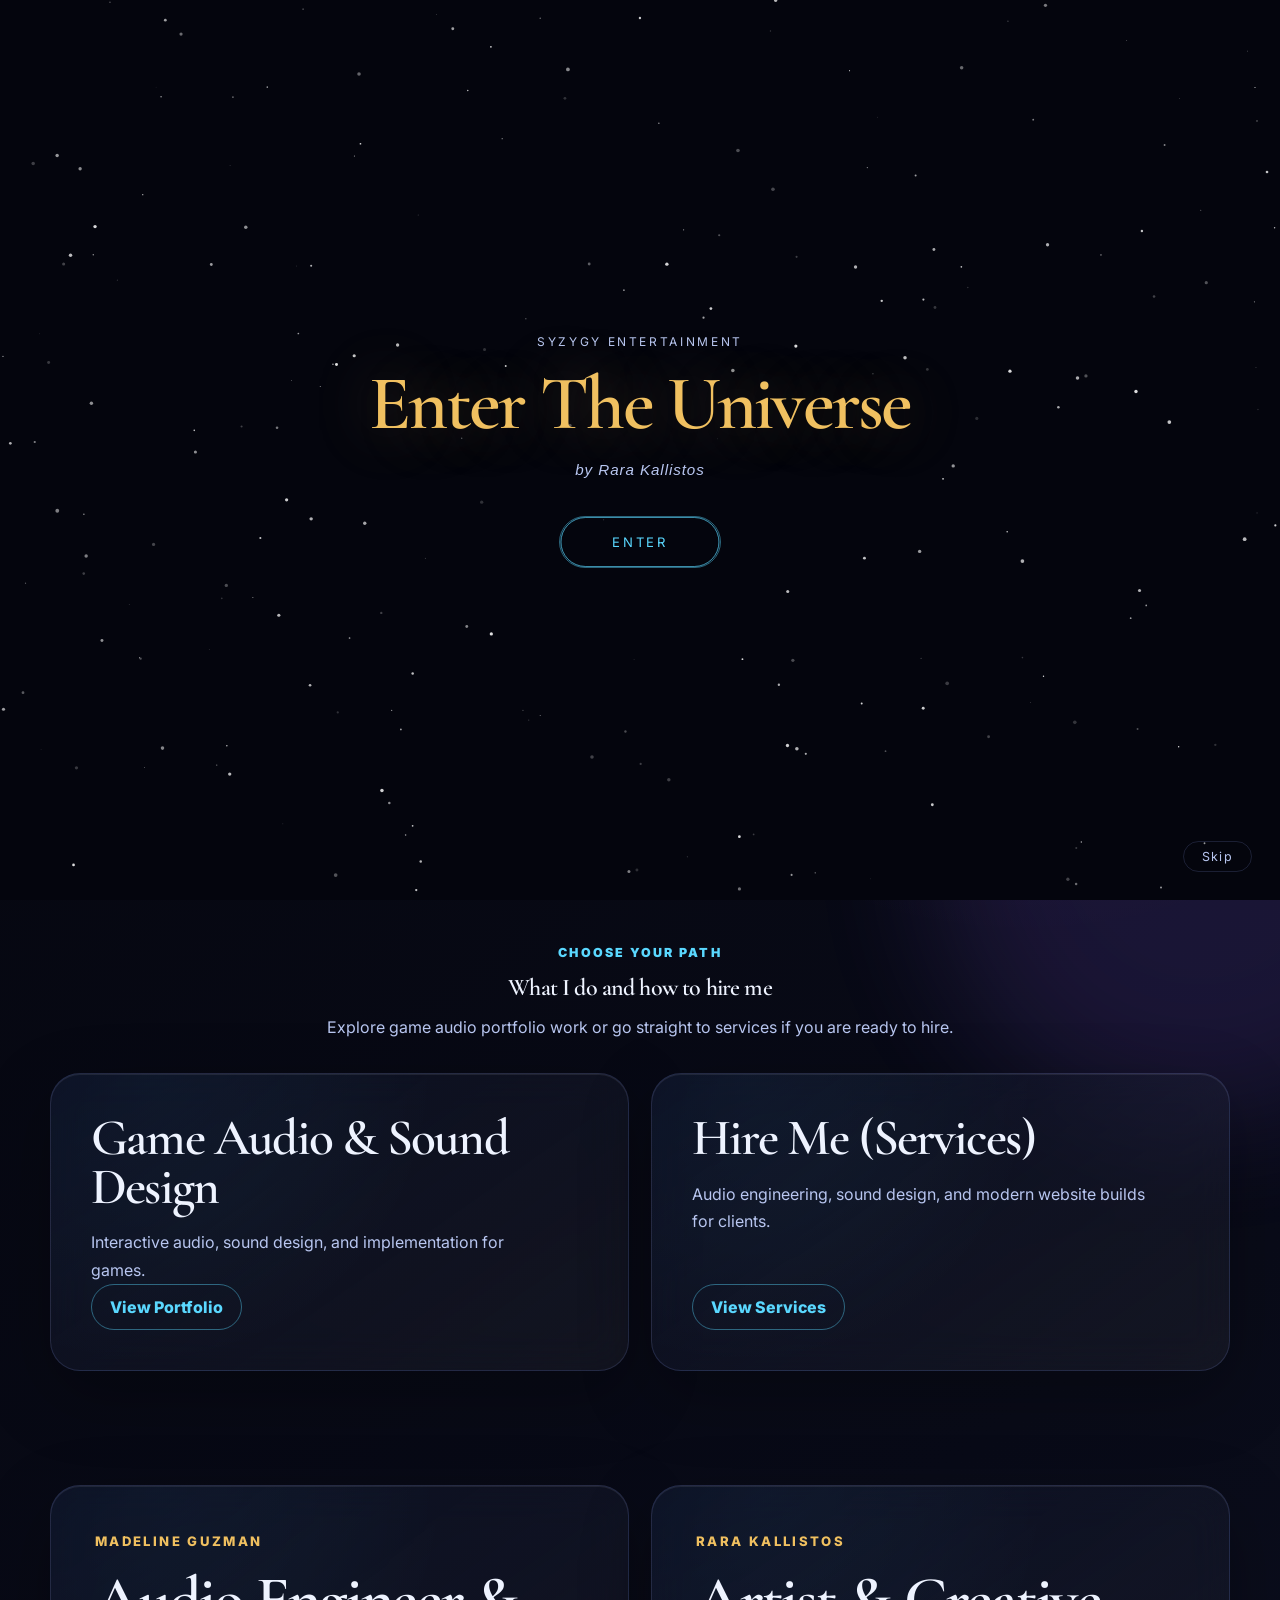
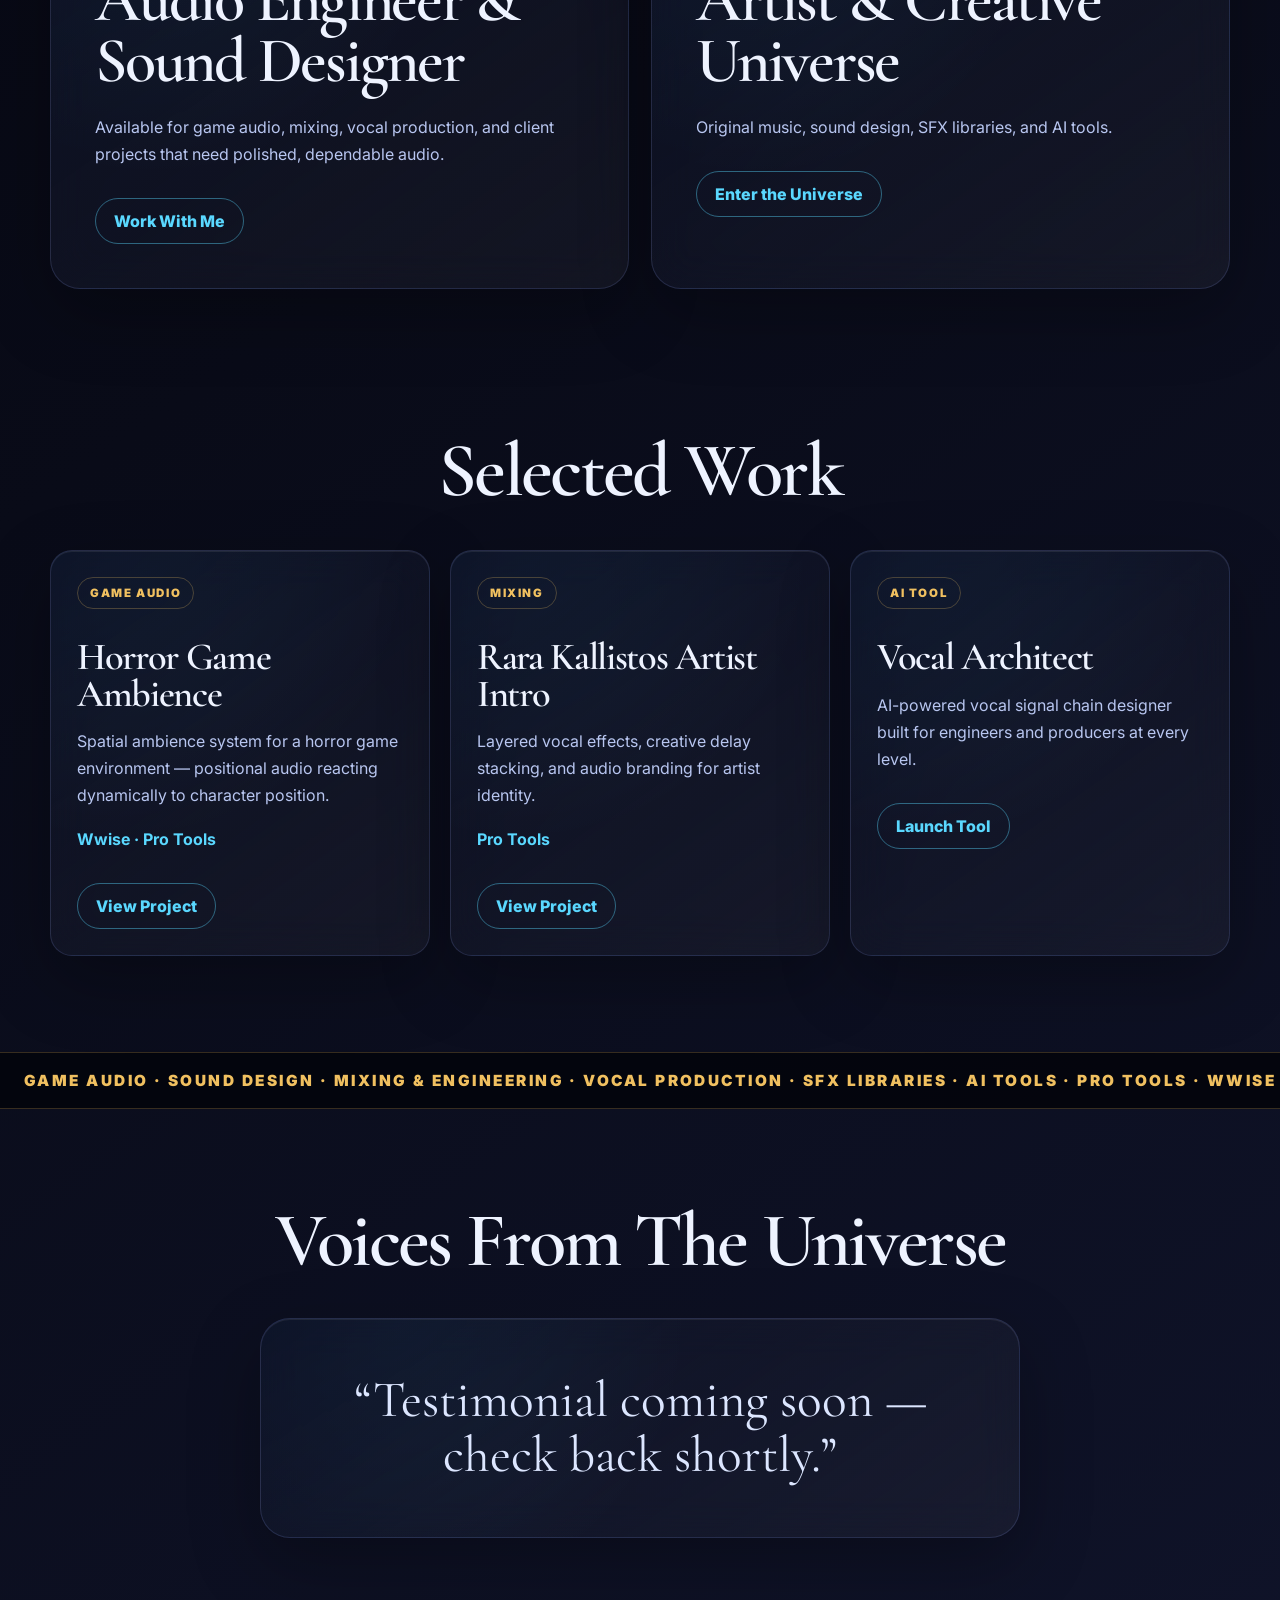
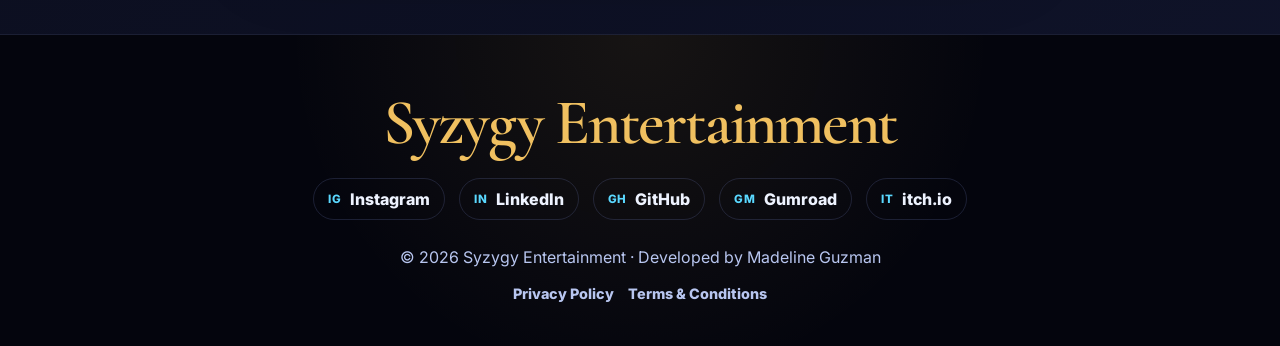
==== commit 7f23ba34: "Favicon added Codex created favicon system" ====
--- a/index.html
+++ b/index.html
@@ -11,6 +11,11 @@
   <link rel="preconnect" href="https://fonts.googleapis.com">
   <link rel="preconnect" href="https://fonts.gstatic.com" crossorigin>
   <link href="https://fonts.googleapis.com/css2?family=Cormorant+Garamond:wght@500;600;700&family=Inter:wght@400;500;600;700&display=swap" rel="stylesheet">
+  <link rel="icon" type="image/svg+xml" href="favicon.svg?v=2">
+  <link rel="icon" type="image/png" sizes="32x32" href="favicon-32x32.png?v=2">
+  <link rel="icon" type="image/png" sizes="16x16" href="favicon-16x16.png?v=2">
+  <link rel="shortcut icon" href="favicon.ico?v=2">
+  <link rel="apple-touch-icon" sizes="180x180" href="apple-touch-icon.png?v=2">
   <link rel="stylesheet" href="css/style.css">
 </head>
 <body class="home-page">
--- a/css/style.css
+++ b/css/style.css
@@ -1020,12 +1020,27 @@
   border-radius: var(--radius-md);
   background: rgba(13, 18, 39, 0.4);
   color: #dce6ff;
+  cursor: default;
 }
 
 .service-overview-list span {
   color: var(--muted);
   font-size: 0.82rem;
   font-weight: 700;
+}
+
+.experience-affiliation {
+  display: flex;
+  justify-content: flex-end;
+  margin-top: 14px;
+}
+
+.experience-affiliation-logo {
+  width: 56px;
+  height: 56px;
+  object-fit: contain;
+  opacity: 0.62;
+  filter: saturate(0.92);
 }
 
 .service-card {
@@ -1103,6 +1118,15 @@
 
 .experience-section {
   padding: 0 0 72px;
+}
+
+.about-experience {
+  padding: 0 0 64px;
+}
+
+.about-experience .experience-list p {
+  color: var(--muted);
+  background: rgba(13, 18, 39, 0.3);
 }
 
 .process-steps {
@@ -1398,29 +1422,96 @@
   animation: emptyOrb 5.8s var(--ease) infinite alternate;
 }
 
+.about-identity {
+  padding: clamp(78px, 11vw, 130px) 0 78px;
+}
+
+.about-identity-inner {
+  position: relative;
+  overflow: hidden;
+  padding: clamp(34px, 6vw, 72px);
+  border: 1px solid var(--line);
+  border-radius: var(--radius-xl);
+  background:
+    radial-gradient(circle at 18% 18%, rgba(90, 216, 255, 0.12), transparent 20rem),
+    radial-gradient(circle at 78% 18%, rgba(143, 98, 255, 0.14), transparent 24rem),
+    linear-gradient(145deg, rgba(13, 18, 39, 0.82), rgba(255, 255, 255, 0.045));
+  box-shadow: 0 24px 70px rgba(0, 0, 0, 0.28), inset 0 1px 0 rgba(255, 255, 255, 0.08);
+  backdrop-filter: blur(20px);
+}
+
+.about-identity-inner::before {
+  position: absolute;
+  inset: 0;
+  background:
+    radial-gradient(circle at 22% 28%, rgba(255, 255, 255, 0.14) 0 1px, transparent 1.5px),
+    radial-gradient(circle at 76% 26%, rgba(255, 255, 255, 0.1) 0 1px, transparent 1.4px),
+    rgba(4, 5, 13, 0.58);
+  background-size: auto, 110px 110px, auto;
+  content: "";
+}
+
+.about-identity-inner > * {
+  position: relative;
+  z-index: 1;
+}
+
 .about-engineer {
-  display: grid;
-  grid-template-columns: minmax(260px, 0.45fr) minmax(0, 1fr);
+  display: flex;
   gap: clamp(34px, 6vw, 78px);
+  align-items: flex-start;
+}
+
+.about-engineer > * {
+  flex: 0 0 auto;
+}
+
+.about-engineer-copy {
+  flex: 1 1 auto;
+}
+
+.about-photo-wrap,
+.about-artist-photo-wrap {
+  flex: 0 0 160px;
+  margin-top: 2rem;
+}
+
+.about-photo-wrap {
+  display: grid;
+  place-items: center;
+}
+
+.about-engineer-copy,
+.about-artist-copy {
+  display: flex;
+  flex-direction: column;
+  padding-top: 0;
+}
+
+.about-engineer-copy > :first-child,
+.about-artist-copy > :first-child {
+  margin-top: 0;
+}
+
+.about-paragraph-wrap {
+  display: flex;
   align-items: center;
-  padding: clamp(78px, 11vw, 130px) 0 78px;
-}
-
-.about-photo-wrap {
-  display: grid;
-  place-items: center;
-  margin: 0;
+  min-height: 10.5rem;
 }
 
 .about-photo {
-  width: 240px;
-  height: 240px;
+  width: 160px;
+  height: 160px;
   border-radius: 50%;
   object-fit: cover;
   object-position: center top;
   box-shadow: 0 0 0 3px var(--cyan), 0 0 24px rgba(90,216,255,0.2);
   display: block;
-  margin: 0 auto 2rem;
+  margin: 0;
+}
+
+.about-artist-photo {
+  object-position: center 32%;
 }
 
 .about-eyebrow,
@@ -1434,14 +1525,14 @@
 
 .about-engineer-copy h1 {
   margin-top: 14px;
-  color: var(--text);
+  color: var(--cyan);
   font-family: var(--font-head);
   font-size: 2.5rem;
 }
 
 .about-engineer-copy p:not(.about-eyebrow) {
   max-width: 850px;
-  margin-top: 22px;
+  margin-top: 0;
   color: #dce6ff;
 }
 
@@ -1516,6 +1607,13 @@
 .resume-link-secondary:hover {
   color: var(--text);
   opacity: 1;
+}
+
+.about-identity-divider {
+  width: 100%;
+  height: 1px;
+  margin: clamp(28px, 5vw, 42px) 0;
+  background: linear-gradient(90deg, transparent, rgba(150, 165, 255, 0.22), rgba(90, 216, 255, 0.18), rgba(150, 165, 255, 0.22), transparent);
 }
 
 .skills-section {
@@ -1545,50 +1643,30 @@
   font-weight: 850;
 }
 
-.artist-panel {
-  padding: 26px 0 88px;
-}
-
-.artist-panel-inner {
-  position: relative;
-  overflow: hidden;
-  padding: clamp(38px, 6vw, 72px);
-  border: 1px solid var(--line);
-  border-radius: var(--radius-xl);
-  background:
-    radial-gradient(circle at 20% 28%, rgba(255, 255, 255, 0.18) 0 1px, transparent 1.5px),
-    radial-gradient(circle at 78% 22%, rgba(255, 255, 255, 0.14) 0 1px, transparent 1.4px),
-    radial-gradient(circle at 50% 70%, rgba(143, 98, 255, 0.18), transparent 24rem),
-    rgba(4, 5, 13, 0.84);
-  background-size: auto, 110px 110px, auto, auto;
-  text-align: center;
-}
-
-.artist-panel-inner::before {
-  position: absolute;
-  inset: 0;
-  background: rgba(4, 5, 13, 0.65);
-  content: "";
-}
-
-.artist-panel-inner > * {
-  position: relative;
-  z-index: 1;
-}
-
 .artist-eyebrow {
   color: var(--violet);
 }
 
-.artist-panel h2 {
+.about-artist-block {
+  display: flex;
+  gap: clamp(34px, 6vw, 78px);
+  align-items: flex-start;
+  width: 100%;
+}
+
+.about-artist-copy {
+  flex: 1 1 auto;
+}
+
+.about-artist-copy h2 {
   margin-top: 14px;
   color: var(--gold);
   font-size: 2.5rem;
 }
 
-.artist-panel p:not(.artist-eyebrow) {
+.about-artist-copy p:not(.artist-eyebrow) {
   max-width: 900px;
-  margin: 24px auto 0;
+  margin-top: 0;
   color: #dce6ff;
   font-size: clamp(1.04rem, 2vw, 1.22rem);
 }
@@ -1639,6 +1717,8 @@
   margin: 18px auto 0;
   color: var(--muted);
   font-size: clamp(1.05rem, 2vw, 1.24rem);
+  line-height: 1.85;
+  opacity: 0.9;
 }
 
 .contact-form-section {
@@ -1829,6 +1909,56 @@
 .field [data-fs-error] {
   color: var(--pink);
   font-size: 0.82rem;
+}
+
+.timeline-tiers {
+  display: grid;
+  gap: 12px;
+  margin-top: 14px;
+}
+
+.timeline-tier {
+  display: grid;
+  gap: 5px;
+  padding: 14px 16px;
+  border: 1px solid rgba(150, 165, 255, 0.14);
+  border-radius: var(--radius-md);
+  background: rgba(255, 255, 255, 0.03);
+}
+
+.timeline-tier-label {
+  color: var(--muted);
+  font-size: 0.74rem;
+  font-weight: 800;
+  letter-spacing: 0.12em;
+  opacity: 0.72;
+  text-transform: uppercase;
+}
+
+.timeline-tier-value {
+  font-size: 0.92rem;
+  font-weight: 800;
+}
+
+.timeline-tier-value-standard {
+  color: var(--cyan);
+}
+
+.timeline-tier-value-priority {
+  color: var(--gold);
+}
+
+.timeline-note {
+  color: var(--muted);
+  font-size: 0.84rem;
+  line-height: 1.65;
+  text-align: center;
+  opacity: 0.88;
+}
+
+.timeline-note span {
+  display: block;
+  margin-top: 0.2rem;
 }
 
 .submit-btn {
@@ -2340,6 +2470,10 @@
     width: 100%;
   }
 
+  .experience-affiliation {
+    justify-content: flex-start;
+  }
+
   .featured-work,
   .testimonials {
     padding: 68px 0;
@@ -2404,12 +2538,21 @@
   }
 
   .about-engineer,
+  .about-artist-block,
   .credentials-grid {
+    display: grid;
     grid-template-columns: 1fr;
   }
 
-  .about-engineer {
+  .about-identity-inner,
+  .about-engineer,
+  .about-artist-block {
     text-align: center;
+  }
+
+  .about-artist-copy p:not(.artist-eyebrow) {
+    margin-left: auto;
+    margin-right: auto;
   }
 }
 
